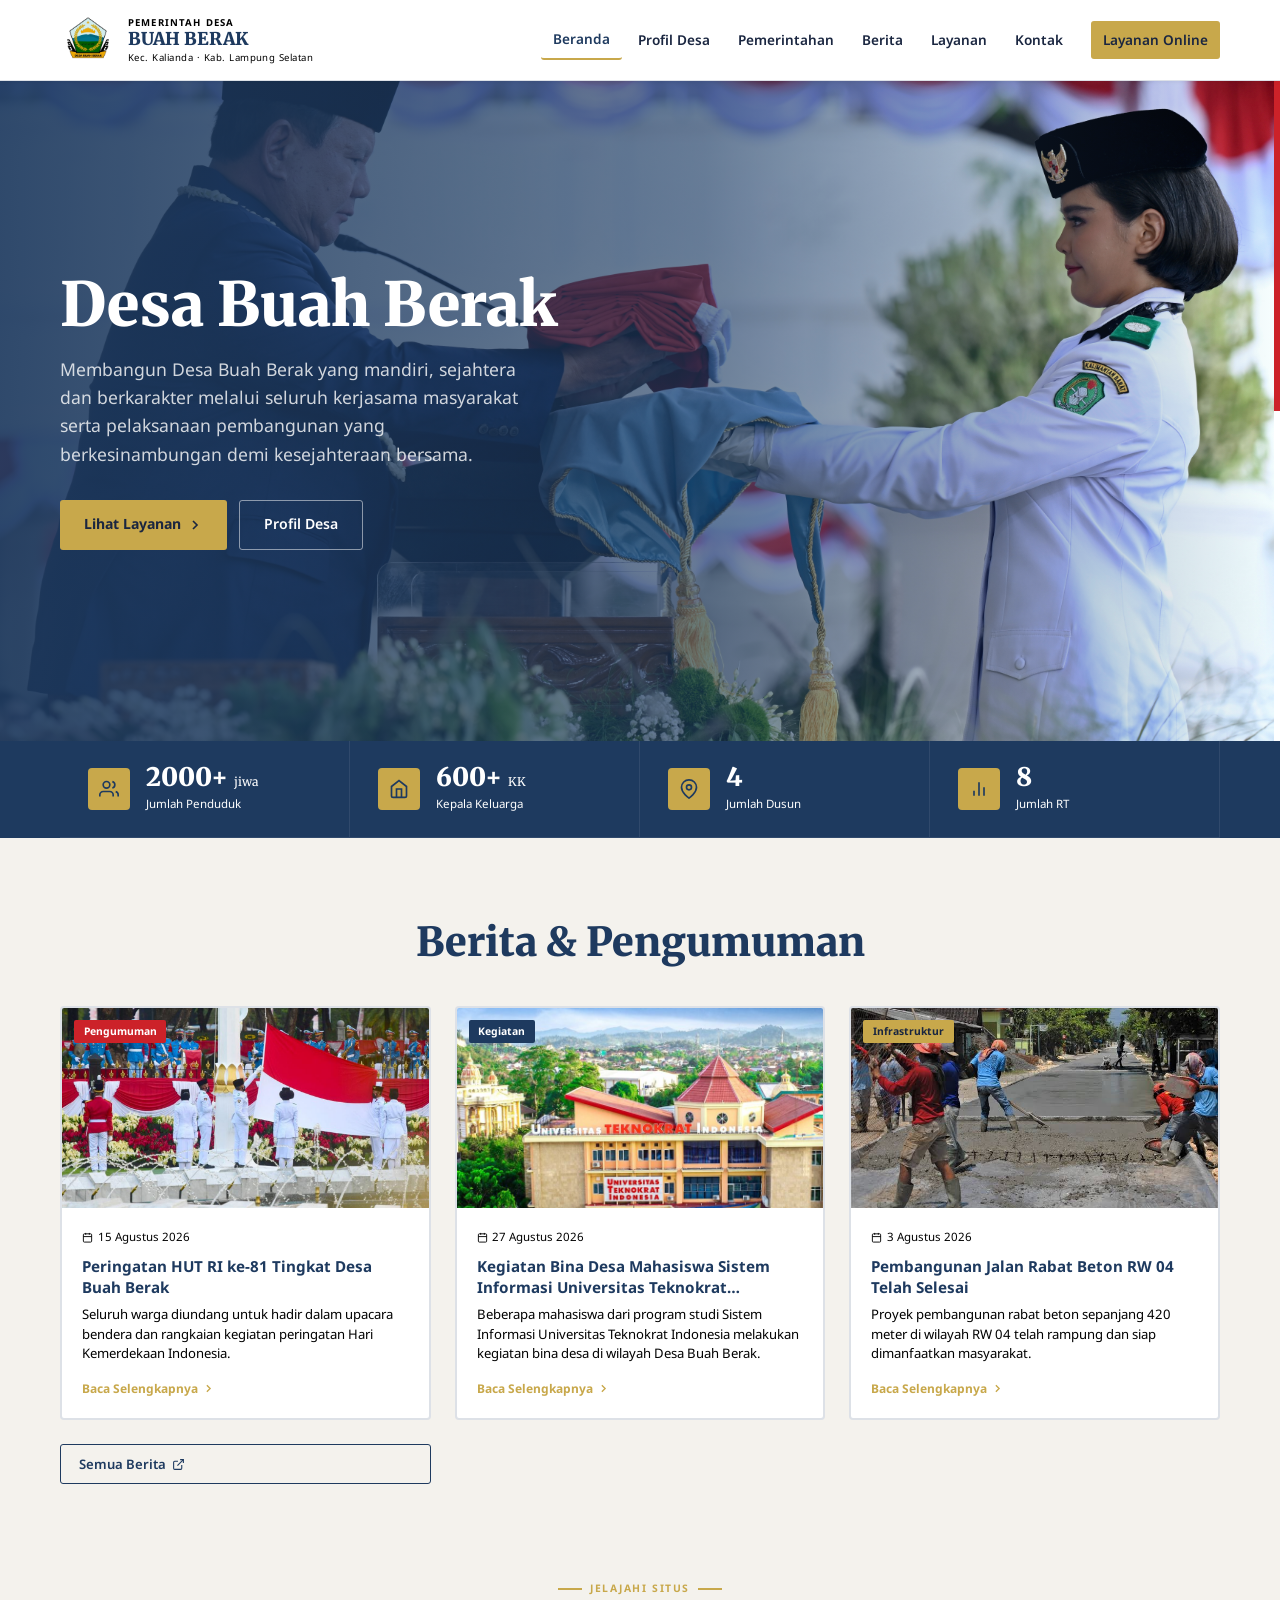
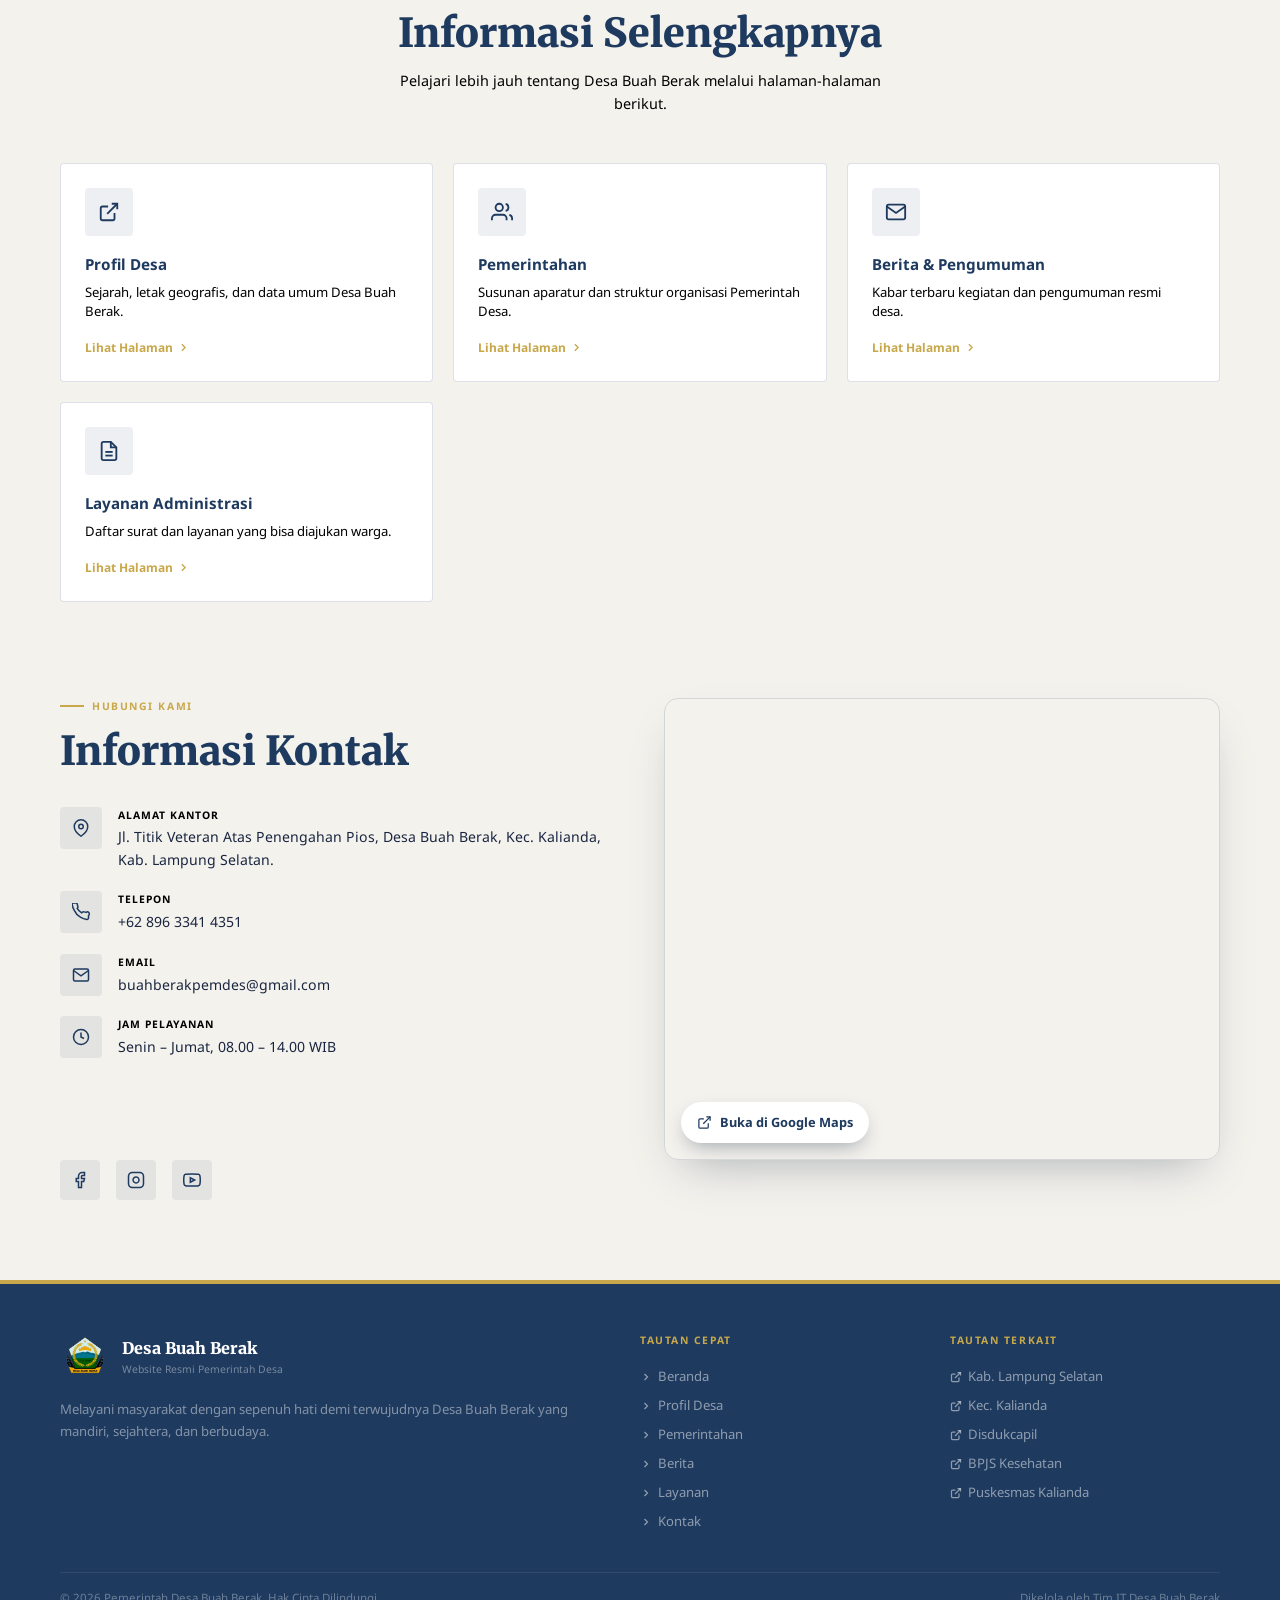
==== index.html @ abb337d1 "Initial commit" ====
<!DOCTYPE html>
<html lang="id">
<head>
  <meta charset="UTF-8" />
  <meta name="viewport" content="width=device-width, initial-scale=1.0" />
  <title>Website Desa Buah Berak</title>
  <link rel="preconnect" href="https://fonts.googleapis.com" />
  <link rel="preconnect" href="https://fonts.gstatic.com" crossorigin />
  <link href="https://fonts.googleapis.com/css2?family=Merriweather:wght@400;700;900&family=Noto+Sans:wght@400;500;600;700&display=swap" rel="stylesheet" />
  <link rel="stylesheet" href="css/style.css" />
</head>
<body>

  <!-- ═══ HEADER ═══ -->
  <header class="header">
    <div class="container inner">
      <div class="logo-area">
        <img src="img/LogoDesaBuahBerak.png" alt="Logo Desa Buah Berak" />
        <div class="logo-text">
          <div class="kecamatan">Pemerintah Desa</div>
          <div class="desa-name">BUAH BERAK</div>
          <div class="sub">Kec. Kalianda &middot; Kab. Lampung Selatan</div>
        </div>
      </div>

      <nav class="nav">
        <a href="index.html#beranda" class="active">Beranda</a>
        <a href="profil.html">Profil Desa</a>
        <a href="pemerintahan.html">Pemerintahan</a>
        <a href="berita.html">Berita</a>
        <a href="layanan.html">Layanan</a>
        <a href="index.html#kontak">Kontak</a>
        <a href="layanan.html" class="btn-layanan">Layanan Online</a>
      </nav>

      <button class="hamburger" id="hamburger" aria-label="Menu">
        <span></span><span></span><span></span>
      </button>
    </div>

    <nav class="mobile-nav" id="mobileNav">
      <a href="index.html#beranda" onclick="closeMobileNav()">Beranda</a>
      <a href="profil.html" onclick="closeMobileNav()">Profil Desa</a>
      <a href="pemerintahan.html" onclick="closeMobileNav()">Pemerintahan</a>
      <a href="berita.html" onclick="closeMobileNav()">Berita</a>
      <a href="layanan.html" onclick="closeMobileNav()">Layanan</a>
      <a href="index.html#kontak" onclick="closeMobileNav()">Kontak</a>
    </nav>
  </header>

<section class="hero" id="beranda">
    <img
      class="hero-img"
      src="img/profil.jpeg"
    />
    <div class="hero-overlay"></div>
    <div class="hero-stripe"><div class="red"></div><div class="white"></div></div>
    <div class="hero-content container">
      <div class="hero-inner">
        <h1>Desa Buah Berak</h1>
        <p>Membangun Desa Buah Berak yang mandiri, sejahtera dan berkarakter melalui seluruh kerjasama
           masyarakat serta pelaksanaan pembangunan yang berkesinambungan demi kesejahteraan bersama.</p>
        <div class="hero-btns">
          <a href="layanan.html" class="btn-primary">
            Lihat Layanan
            <svg viewBox="0 0 24 24" width="16" height="16" stroke="currentColor" fill="none" stroke-width="2.5"><polyline points="9 18 15 12 9 6"/></svg>
          </a>
          <a href="profil.html" class="btn-outline">Profil Desa</a>
        </div>
      </div>
    </div>
  </section>

<section class="stats">
    <div class="container">
      <div class="stats-grid">
        <!-- Penduduk -->
        <div class="stat-item">
          <div class="stat-icon">
            <svg viewBox="0 0 24 24"><path d="M17 21v-2a4 4 0 00-4-4H5a4 4 0 00-4 4v2"/><circle cx="9" cy="7" r="4"/><path d="M23 21v-2a4 4 0 00-3-3.87"/><path d="M16 3.13a4 4 0 010 7.75"/></svg>
          </div>
          <div>
            <div class="stat-val">2000+ <span class="stat-unit">jiwa</span></div>
            <div class="stat-label">Jumlah Penduduk</div>
          </div>
        </div>
        <!-- KK -->
        <div class="stat-item">
          <div class="stat-icon">
            <svg viewBox="0 0 24 24"><path d="M3 9l9-7 9 7v11a2 2 0 01-2 2H5a2 2 0 01-2-2z"/><polyline points="9 22 9 12 15 12 15 22"/></svg>
          </div>
          <div>
            <div class="stat-val">600+ <span class="stat-unit">KK</span></div>
            <div class="stat-label">Kepala Keluarga</div>
          </div>
        </div>
        <!-- Luas -->
        <div class="stat-item">
          <div class="stat-icon">
            <svg viewBox="0 0 24 24"><path d="M21 10c0 7-9 13-9 13S3 17 3 10a9 9 0 0118 0z"/><circle cx="12" cy="10" r="3"/></svg>
          </div>
          <div>
            <div class="stat-val">4</div>
            <div class="stat-label">Jumlah Dusun</div>
          </div>
        </div>
        <!-- RT/RW -->
        <div class="stat-item">
          <div class="stat-icon">
            <svg viewBox="0 0 24 24"><line x1="18" y1="20" x2="18" y2="10"/><line x1="12" y1="20" x2="12" y2="4"/><line x1="6" y1="20" x2="6" y2="14"/></svg>
          </div>
          <div>
            <div class="stat-val">8</div>
            <div class="stat-label">Jumlah RT</div>
          </div>
        </div>
      </div>
    </div>
  </section>

  <!-- ═══ BERITA TERBARU ═══ -->
<section class="berita-home" id="berita">
    <div class="container">
      <div class="berita-header" style="justify-content: center;">
        <div>
          <h2 class="section-title">Berita &amp; Pengumuman</h2>
        </div>
      </div>
      <div class="berita-grid">

        <article class="berita-card">
          <div class="berita-thumb">
            <img src="img/hut-ri.jpeg" alt="HUT RI ke-81" />
            <span class="berita-badge badge-pengumuman">Pengumuman</span>
          </div>
          <div class="berita-body">
            <div class="berita-date">
              <svg viewBox="0 0 24 24"><rect x="3" y="4" width="18" height="18" rx="2"/><line x1="16" y1="2" x2="16" y2="6"/><line x1="8" y1="2" x2="8" y2="6"/><line x1="3" y1="10" x2="21" y2="10"/></svg>
              15 Agustus 2026
            </div>
            <h3>Peringatan HUT RI ke-81 Tingkat Desa Buah Berak</h3>
            <p>Seluruh warga diundang untuk hadir dalam upacara bendera dan rangkaian kegiatan peringatan Hari Kemerdekaan Indonesia.</p>
            <div class="berita-more">Baca Selengkapnya <svg viewBox="0 0 24 24"><polyline points="9 18 15 12 9 6"/></svg></div>
          </div>
        </article>

        <article class="berita-card">
          <div class="berita-thumb">
            <img src="img/tekno.jpg" alt="Musyawarah Desa" />
            <span class="berita-badge badge-kegiatan">Kegiatan</span>
          </div>
          <div class="berita-body">
            <div class="berita-date">
              <svg viewBox="0 0 24 24"><rect x="3" y="4" width="18" height="18" rx="2"/><line x1="16" y1="2" x2="16" y2="6"/><line x1="8" y1="2" x2="8" y2="6"/><line x1="3" y1="10" x2="21" y2="10"/></svg>
              27 Agustus 2026
            </div>
            <h3>Kegiatan Bina Desa Mahasiswa Sistem Informasi Universitas Teknokrat Indonesia</h3>
            <p>Beberapa mahasiswa dari program studi Sistem Informasi Universitas Teknokrat Indonesia melakukan kegiatan bina desa di wilayah Desa Buah Berak.</p>
            <div class="berita-more">Baca Selengkapnya <svg viewBox="0 0 24 24"><polyline points="9 18 15 12 9 6"/></svg></div>
          </div>
        </article>

        <article class="berita-card">
          <div class="berita-thumb">
            <img src="img/jalan.jpeg" alt="Pembangunan Jalan" />
            <span class="berita-badge badge-infrastruktur">Infrastruktur</span>
          </div>
          <div class="berita-body">
            <div class="berita-date">
              <svg viewBox="0 0 24 24"><rect x="3" y="4" width="18" height="18" rx="2"/><line x1="16" y1="2" x2="16" y2="6"/><line x1="8" y1="2" x2="8" y2="6"/><line x1="3" y1="10" x2="21" y2="10"/></svg>
              3 Agustus 2026
            </div>
            <h3>Pembangunan Jalan Rabat Beton RW 04 Telah Selesai</h3>
            <p>Proyek pembangunan rabat beton sepanjang 420 meter di wilayah RW 04 telah rampung dan siap dimanfaatkan masyarakat.</p>
            <div class="berita-more">Baca Selengkapnya <svg viewBox="0 0 24 24"><polyline points="9 18 15 12 9 6"/></svg></div>
          </div>
        </article>
        <a href="berita.html" class="btn-semua">
          Semua Berita
          <svg viewBox="0 0 24 24"><path d="M18 13v6a2 2 0 01-2 2H5a2 2 0 01-2-2V8a2 2 0 012-2h6"/><polyline points="15 3 21 3 21 9"/><line x1="10" y1="14" x2="21" y2="3"/></svg>
        </a>
      </div>
    </div>
  </section>

  <!-- ═══ SEKILAS INFORMASI ═══ -->
  <section class="layanan" style="background:var(--bg);padding:1rem 0 1rem;">
    <div class="container">
      <div class="section-header">
        <div class="section-label" style="justify-content:center;">Jelajahi Situs</div>
        <h2 class="section-title">Informasi Selengkapnya</h2>
        <p>Pelajari lebih jauh tentang Desa Buah Berak melalui halaman-halaman berikut.</p>
      </div>
      <div class="layanan-grid">
        <a href="profil.html" class="layanan-card" style="display:block;">
          <div class="layanan-icon"><svg viewBox="0 0 24 24"><path d="M18 13v6a2 2 0 01-2 2H5a2 2 0 01-2-2V8a2 2 0 012-2h6"/><polyline points="15 3 21 3 21 9"/><line x1="10" y1="14" x2="21" y2="3"/></svg></div>
          <h3>Profil Desa</h3>
          <p>Sejarah, letak geografis, dan data umum Desa Buah Berak.</p>
          <div class="layanan-more">Lihat Halaman <svg viewBox="0 0 24 24"><polyline points="9 18 15 12 9 6"/></svg></div>
        </a>
        <a href="pemerintahan.html" class="layanan-card" style="display:block;">
          <div class="layanan-icon"><svg viewBox="0 0 24 24"><path d="M17 21v-2a4 4 0 00-4-4H5a4 4 0 00-4 4v2"/><circle cx="9" cy="7" r="4"/><path d="M23 21v-2a4 4 0 00-3-3.87"/><path d="M16 3.13a4 4 0 010 7.75"/></svg></div>
          <h3>Pemerintahan</h3>
          <p>Susunan aparatur dan struktur organisasi Pemerintah Desa.</p>
          <div class="layanan-more">Lihat Halaman <svg viewBox="0 0 24 24"><polyline points="9 18 15 12 9 6"/></svg></div>
        </a>
        <a href="berita.html" class="layanan-card" style="display:block;">
          <div class="layanan-icon"><svg viewBox="0 0 24 24"><path d="M4 4h16c1.1 0 2 .9 2 2v12c0 1.1-.9 2-2 2H4c-1.1 0-2-.9-2-2V6c0-1.1.9-2 2-2z"/><polyline points="22,6 12,13 2,6"/></svg></div>
          <h3>Berita &amp; Pengumuman</h3>
          <p>Kabar terbaru kegiatan dan pengumuman resmi desa.</p>
          <div class="layanan-more">Lihat Halaman <svg viewBox="0 0 24 24"><polyline points="9 18 15 12 9 6"/></svg></div>
        </a>
        <a href="layanan.html" class="layanan-card" style="display:block;">
          <div class="layanan-icon"><svg viewBox="0 0 24 24"><path d="M14 2H6a2 2 0 00-2 2v16a2 2 0 002 2h12a2 2 0 002-2V8z"/><polyline points="14 2 14 8 20 8"/><line x1="16" y1="13" x2="8" y2="13"/><line x1="16" y1="17" x2="8" y2="17"/></svg></div>
          <h3>Layanan Administrasi</h3>
          <p>Daftar surat dan layanan yang bisa diajukan warga.</p>
          <div class="layanan-more">Lihat Halaman <svg viewBox="0 0 24 24"><polyline points="9 18 15 12 9 6"/></svg></div>
        </a>
      </div>
    </div>
  </section>

<section class="kontak" id="kontak">
    <div class="container">
      <div class="kontak-grid">
        
        <!-- Info -->
        <div>
          <div class="section-label left"><span class="bar"></span> Hubungi Kami</div>
          <h2 class="section-title">Informasi Kontak</h2>
          <div class="kontak-info-items">
            <div class="kontak-item">
              <div class="kontak-icon"><svg viewBox="0 0 24 24"><path d="M21 10c0 7-9 13-9 13S3 17 3 10a9 9 0 0118 0z"/><circle cx="12" cy="10" r="3"/></svg></div>
              <div>
                <div class="kontak-label">Alamat Kantor</div>
                <div class="kontak-val">Jl. Titik Veteran Atas Penengahan Pios, Desa Buah Berak, Kec. Kalianda, Kab. Lampung Selatan.</div>
              </div>
            </div>
            <div class="kontak-item">
              <div class="kontak-icon"><svg viewBox="0 0 24 24"><path d="M22 16.92v3a2 2 0 01-2.18 2 19.79 19.79 0 01-8.63-3.07A19.5 19.5 0 013.07 9.8 19.79 19.79 0 01.15 1.18 2 2 0 012.11 0h3a2 2 0 012 1.72c.127.96.361 1.903.7 2.81a2 2 0 01-.45 2.11L6.91 7.09a16 16 0 006 6l.86-.86a2 2 0 012.11-.45c.907.339 1.85.573 2.81.7A2 2 0 0122 16.92z"/></svg></div>
              <div>
                <div class="kontak-label">Telepon</div>
                <div class="kontak-val">+62 896 3341 4351</div>
              </div>
            </div>
            <div class="kontak-item">
              <div class="kontak-icon"><svg viewBox="0 0 24 24"><path d="M4 4h16c1.1 0 2 .9 2 2v12c0 1.1-.9 2-2 2H4c-1.1 0-2-.9-2-2V6c0-1.1.9-2 2-2z"/><polyline points="22,6 12,13 2,6"/></svg></div>
              <div>
                <div class="kontak-label">Email</div>
                <div class="kontak-val">buahberakpemdes@gmail.com</div>
              </div>
            </div>
              
          <div class="kontak-item">
              <div class="kontak-icon"><svg viewBox="0 0 24 24"><circle cx="12" cy="12" r="10"/><polyline points="12 6 12 12 16 14"/></svg></div>
              <div>
                <div class="kontak-label">Jam Pelayanan</div>
                <div class="kontak-val">Senin – Jumat, 08.00 – 14.00 WIB</div>
              </div>
            </div>
          </div>
          <div class="sosmed">
          </div>
        </div>

        <!-- Peta Lokasi -->
        <div class="map-card">
          <iframe title="Peta Lokasi Desa Buah Berak" loading="lazy" src="https://www.google.com/maps?q=Buah%20Berak%2C%20Kalianda%2C%20Lampung%20Selatan&output=embed"></iframe>
          <a href="https://www.google.com/maps?q=Buah+Berak,+Kalianda,+Lampung+Selatan" target="_blank" rel="noopener" class="map-badge">
            <svg viewBox="0 0 24 24"><path d="M18 13v6a2 2 0 01-2 2H5a2 2 0 01-2-2V8a2 2 0 012-2h6"/><polyline points="15 3 21 3 21 9"/><line x1="10" y1="14" x2="21" y2="3"/></svg>
            Buka di Google Maps
          </a>
        </div>
      </div>
        <div class="sosmed">
            <a href="#" class="sosmed-btn" aria-label="Facebook">
              <svg viewBox="0 0 24 24"><path d="M18 2h-3a5 5 0 00-5 5v3H7v4h3v8h4v-8h3l1-4h-4V7a1 1 0 011-1h3z"/></svg>
            </a>
            <a href="#" class="sosmed-btn" aria-label="Instagram">
              <svg viewBox="0 0 24 24"><rect x="2" y="2" width="20" height="20" rx="5"/><path d="M16 11.37A4 4 0 1112.63 8 4 4 0 0116 11.37z"/><line x1="17.5" y1="6.5" x2="17.51" y2="6.5"/></svg>
            </a>
            <a href="#" class="sosmed-btn" aria-label="YouTube">
              <svg viewBox="0 0 24 24"><path d="M22.54 6.42a2.78 2.78 0 00-1.95-1.96C18.88 4 12 4 12 4s-6.88 0-8.59.46A2.78 2.78 0 001.46 6.42 29 29 0 001 12a29 29 0 00.46 5.58 2.78 2.78 0 001.95 1.96C5.12 20 12 20 12 20s6.88 0 8.59-.46a2.78 2.78 0 001.95-1.96A29 29 0 0023 12a29 29 0 00-.46-5.58z"/><polygon points="9.75 15.02 15.5 12 9.75 8.98 9.75 15.02"/></svg>
            </a>
          </div>
        </div>
  </section>

<!-- ═══ FOOTER ═══ -->
  <footer class="footer">
    <div class="container">
      <div class="footer-grid">
        <!-- Brand -->
        <div>
          <div class="footer-brand">
            <img src="img/LogoDesaBuahBerak.png" alt="Logo Desa Buah Berak" />
            <div>
              <div class="footer-brand-name">Desa Buah Berak</div>
              <div class="footer-brand-sub">Website Resmi Pemerintah Desa</div>
            </div>
          </div>
          <p class="footer-desc">Melayani masyarakat dengan sepenuh hati demi terwujudnya Desa Buah Berak yang mandiri, sejahtera, dan berbudaya.</p>
        </div>
        <!-- Tautan cepat -->
        <div>
          <div class="footer-heading">Tautan Cepat</div>
          <ul class="footer-links">
            <li><a href="index.html#beranda"><svg viewBox="0 0 24 24"><polyline points="9 18 15 12 9 6"/></svg> Beranda</a></li>
            <li><a href="profil.html"><svg viewBox="0 0 24 24"><polyline points="9 18 15 12 9 6"/></svg> Profil Desa</a></li>
            <li><a href="pemerintahan.html"><svg viewBox="0 0 24 24"><polyline points="9 18 15 12 9 6"/></svg> Pemerintahan</a></li>
            <li><a href="berita.html"><svg viewBox="0 0 24 24"><polyline points="9 18 15 12 9 6"/></svg> Berita</a></li>
            <li><a href="layanan.html"><svg viewBox="0 0 24 24"><polyline points="9 18 15 12 9 6"/></svg> Layanan</a></li>
            <li><a href="index.html#kontak"><svg viewBox="0 0 24 24"><polyline points="9 18 15 12 9 6"/></svg> Kontak</a></li>
          </ul>
        </div>
        <!-- Tautan terkait -->
        <div>
          <div class="footer-heading">Tautan Terkait</div>
          <ul class="footer-links">
            <li><a href="#"><svg viewBox="0 0 24 24"><path d="M18 13v6a2 2 0 01-2 2H5a2 2 0 01-2-2V8a2 2 0 012-2h6"/><polyline points="15 3 21 3 21 9"/><line x1="10" y1="14" x2="21" y2="3"/></svg> Kab. Lampung Selatan</a></li>
            <li><a href="#"><svg viewBox="0 0 24 24"><path d="M18 13v6a2 2 0 01-2 2H5a2 2 0 01-2-2V8a2 2 0 012-2h6"/><polyline points="15 3 21 3 21 9"/><line x1="10" y1="14" x2="21" y2="3"/></svg> Kec. Kalianda</a></li>
            <li><a href="#"><svg viewBox="0 0 24 24"><path d="M18 13v6a2 2 0 01-2 2H5a2 2 0 01-2-2V8a2 2 0 012-2h6"/><polyline points="15 3 21 3 21 9"/><line x1="10" y1="14" x2="21" y2="3"/></svg> Disdukcapil</a></li>
            <li><a href="#"><svg viewBox="0 0 24 24"><path d="M18 13v6a2 2 0 01-2 2H5a2 2 0 01-2-2V8a2 2 0 012-2h6"/><polyline points="15 3 21 3 21 9"/><line x1="10" y1="14" x2="21" y2="3"/></svg> BPJS Kesehatan</a></li>
            <li><a href="#"><svg viewBox="0 0 24 24"><path d="M18 13v6a2 2 0 01-2 2H5a2 2 0 01-2-2V8a2 2 0 012-2h6"/><polyline points="15 3 21 3 21 9"/><line x1="10" y1="14" x2="21" y2="3"/></svg> Puskesmas Kalianda</a></li>
          </ul>
        </div>
      </div>

      <div class="footer-bottom">
        <span>© 2026 Pemerintah Desa Buah Berak. Hak Cipta Dilindungi.</span>
        <span>Dikelola oleh Tim IT Desa Buah Berak</span>
      </div>
    </div>
  </footer>

  <script src="js/script.js"></script>

</body>
</html>
---- css/style.css ----
/* ─── Reset & Base ─── */
    *, *::before, *::after { box-sizing: border-box; margin: 0; padding: 0; }

    :root {
      --navy:   #1e3a5f;
      --navy-dark: #132740;
      --gold:   #c8a84b;
      --red:    #cc2229;
      --bg:     #f4f2ed;
      --card:   #ffffff;
      --muted:  #e8e4da;
      --text:   #1a2640;
      --text-soft: #000000;
      --border: rgba(30,58,95,.15);
      --radius: 4px;
      --serif: 'Merriweather', Georgia, serif;
      --sans:  'Noto Sans', system-ui, sans-serif;
    }

  html { scroll-behavior: smooth; overflow-x: hidden; }

body {
  font-family: var(--sans);
  background: var(--bg);
  color: var(--text);
  font-size: 16px;
  line-height: 1.6;
  overflow-x: hidden;
}

/* ─── Transisi Halaman (fade + naik sedikit saat masuk/keluar halaman) ─── */
body {
  opacity: 0;
  transform: translateY(10px);
  transition: opacity .35s ease, transform .35s ease;
}
body.page-loaded { opacity: 1; transform: translateY(0); }
body.page-leaving { opacity: 0; transform: translateY(-8px); }

/* ─── Reveal saat scroll (muncul halus dari bawah) ─── */
.reveal {
  opacity: 0;
  transform: translateY(28px);
  transition: opacity .7s cubic-bezier(.2,.65,.3,1), transform .7s cubic-bezier(.2,.65,.3,1);
}
.reveal.in-view { opacity: 1; transform: translateY(0); }

/* Efek muncul bergiliran (stagger) untuk kartu dalam satu grid */
.reveal-stagger > * {
  opacity: 0; transform: translateY(28px);
  transition: opacity .6s cubic-bezier(.2,.65,.3,1), transform .6s cubic-bezier(.2,.65,.3,1);
}
.reveal-stagger.in-view > *:nth-child(1) { transition-delay: .05s; }
.reveal-stagger.in-view > *:nth-child(2) { transition-delay: .15s; }
.reveal-stagger.in-view > *:nth-child(3) { transition-delay: .25s; }
.reveal-stagger.in-view > *:nth-child(4) { transition-delay: .35s; }
.reveal-stagger.in-view > *:nth-child(5) { transition-delay: .45s; }
.reveal-stagger.in-view > *:nth-child(6) { transition-delay: .55s; }
.reveal-stagger.in-view > * { opacity: 1; transform: translateY(0); }

@media (prefers-reduced-motion: reduce) {
  body, .reveal, .reveal-stagger > * {
    transition: none !important; animation: none !important;
    opacity: 1 !important; transform: none !important;
  }
}

    a { color: inherit; text-decoration: none; }
    img { display: block; max-width: 100%; }
    ul { list-style: none; }

    /* ─── Utility ─── */
    .container { max-width: 1200px; margin: 0 auto; padding: 0 1.25rem; }
    .section-label {
      display: flex; align-items: center; gap: .5rem;
      font-size: .65rem; font-weight: 700; letter-spacing: .15em;
      text-transform: uppercase; color: var(--gold); margin-bottom: .75rem;
    }
    .section-label::before,
    .section-label::after { content: ''; height: 2px; width: 1.5rem; background: var(--gold); }
    .section-label.left::after { display: none; }
    .section-label.left::before { display: none; }
    .section-label.left { justify-content: flex-start; }
    .section-label.left .bar { height: 2px; width: 1.5rem; background: var(--gold); }

    h2.section-title {
      font-family: var(--serif);
      font-size: clamp(1.75rem, 4vw, 2.5rem);
      font-weight: 900;
      color: var(--navy);
      line-height: 1.2;
    }

    /* ─── Topbar ─── */
    .topbar {
      background: var(--navy);
      color: rgba(255,255,255,.75);
      font-size: .72rem;
      padding: .4rem 0;
      display: none;
    }
    @media (min-width: 768px) { .topbar { display: block; } }
    .topbar .inner {
      display: flex; justify-content: space-between; align-items: center;
    }
    .topbar-group { display: flex; gap: 1.5rem; align-items: center; }
    .topbar-item { display: flex; align-items: center; gap: .35rem; }
    .topbar-item svg { width: 11px; height: 11px; }

    /* ─── Header ─── */
    .header {
      background: #fff;
      border-bottom: 1px solid var(--border);
      box-shadow: 0 1px 4px rgba(0,0,0,.06);
      position: sticky; top: 0; z-index: 100;
    }
    .header .inner {
      display: flex; align-items: center; justify-content: space-between;
      padding: .75rem 1.25rem;
    }
    .logo-area { display: flex; align-items: center; gap: .75rem; }
    .logo-area img { width: 56px; height: 56px; object-fit: contain; }
    .logo-text .kecamatan {
      font-size: .6rem; font-weight: 700; letter-spacing: .12em;
      text-transform: uppercase; color: var(--text-soft);
    }
    .logo-text .desa-name {
      font-family: var(--serif);
      font-size: 1.1rem; font-weight: 900; color: var(--navy);
      line-height: 1.1;
    }
    .logo-text .sub {
      font-size: .6rem; color: var(--text-soft); letter-spacing: .05em;
    }

    /* Nav */
    .nav { display: none; align-items: center; gap: .25rem; }
    @media (min-width: 1024px) { .nav { display: flex; } }
    .nav a {
      padding: .5rem .75rem; font-size: .85rem; font-weight: 600;
      border-radius: 3px; transition: color .2s, background .2s;
    }
    .nav a:hover { color: var(--navy); background: var(--muted); }
    .nav a.active { color: var(--navy); border-bottom: 2px solid var(--gold); }
    .btn-layanan {
      margin-left: .75rem; padding: .5rem 1rem;
      background: var(--gold); color: var(--text);
      font-size: .82rem; font-weight: 700; border-radius: 3px;
      transition: opacity .2s;
    }
    .btn-layanan:hover { opacity: .88; }

    .hamburger {
      display: flex; flex-direction: column; justify-content: center;
      gap: 5px; width: 36px; height: 36px; cursor: pointer;
      background: none; border: none; padding: 4px;
    }
    .hamburger span {
      display: block; height: 2px; background: var(--navy);
      border-radius: 2px; transition: all .25s;
    }
    .hamburger.open span:nth-child(1) { transform: translateY(7px) rotate(45deg); }
    .hamburger.open span:nth-child(2) { opacity: 0; }
    .hamburger.open span:nth-child(3) { transform: translateY(-7px) rotate(-45deg); }
    @media (min-width: 1024px) { .hamburger { display: none; } }

    /* Mobile nav */
    .mobile-nav {
      display: none; flex-direction: column; background: #fff;
      border-top: 1px solid var(--border); padding: .5rem 1.25rem 1rem;
    }
    .mobile-nav.open { display: flex; }
    .mobile-nav a {
      padding: .65rem .75rem; font-size: .9rem; font-weight: 600;
      border-radius: 3px; transition: background .2s;
    }
    .mobile-nav a:hover { background: var(--muted); }

    /* ─── Hero ─── */
.hero { position: relative; min-height: 580px; overflow: hidden; padding: 2.5rem 0; display: flex; align-items: center; }
@media (min-width: 768px) { .hero { min-height: 660px; padding: 0; } }
    .hero-img {
      position: absolute; inset: 0;
      width: 100%; height: 100%; object-fit: cover;
    }
    .hero-overlay {
      position: absolute; inset: 0;
      background: linear-gradient(to right, rgba(30,58,95,.92) 0%, rgba(30,58,95,.65) 55%, transparent 100%);
    }
    .hero-stripe {
      position: absolute; top: 0; right: 0; width: 6px; height: 100%;
      display: flex; flex-direction: column;
    }
    .hero-stripe .red { flex: 1; background: var(--red); }
    .hero-stripe .white { flex: 1; background: #fff; }
    .hero-content { position: relative; width: 100%; }
    .hero-inner { max-width: 620px; }
    .hero-badge {
      display: flex; align-items: center; gap: .5rem;
      font-size: .65rem; font-weight: 700; letter-spacing: .15em;
      text-transform: uppercase; color: var(--gold); margin-bottom: 1rem;
    }
    .hero-badge::before { content: ''; height: 2px; width: 2rem; background: var(--gold); }
    .hero h1 {
      font-family: var(--serif);
      font-size: clamp(2.2rem, 6vw, 3.8rem);
      font-weight: 900; color: #fff;
      line-height: 1.1; margin-bottom: 1rem;
    }
    .hero p {
      color: rgba(255,255,255,.8);
      font-size: clamp(.9rem, 2vw, 1.1rem);
      max-width: 480px; margin-bottom: 2rem;
    }
    .hero-btns { display: flex; gap: .75rem; flex-wrap: wrap; }
    .btn-primary {
      display: inline-flex; align-items: center; gap: .4rem;
      padding: .8rem 1.5rem; background: var(--gold); color: var(--text);
      font-weight: 700; font-size: .88rem; border-radius: 3px;
      transition: opacity .2s;
    }
    .btn-primary:hover { opacity: .88; }
    .btn-outline {
      display: inline-flex; align-items: center; gap: .4rem;
      padding: .8rem 1.5rem; border: 1.5px solid rgba(255,255,255,.5);
      color: #fff; font-weight: 600; font-size: .88rem; border-radius: 3px;
      transition: background .2s;
    }
    .btn-outline:hover { background: rgba(255,255,255,.1); }

    /* ─── Stats ─── */
    .stats { background: var(--navy); }
    .stats-grid {
      display: grid; grid-template-columns: repeat(2, 1fr);
    }
    @media (min-width: 768px) { .stats-grid { grid-template-columns: repeat(4, 1fr); } }
    .stat-item {
      display: flex; align-items: center; gap: 1rem;
      padding: 1.5rem 1.75rem;
      border-right: 1px solid rgba(255,255,255,.08);
      border-bottom: 1px solid rgba(255,255,255,.08);
    }
    .stat-icon {
      width: 42px; height: 42px; border-radius: 4px;
      background: var(--gold);
      display: flex; align-items: center; justify-content: center;
      flex-shrink: 0;
    }
    .stat-icon svg { width: 20px; height: 20px; stroke: var(--navy); fill: none; stroke-width: 2; }
    .stat-val {
      font-family: var(--serif); font-size: 1.6rem; font-weight: 900;
      color: #fff; line-height: 1;
    }
    .stat-unit { font-size: .75rem; font-weight: 400; color: rgb(255, 255, 255); }
    .stat-label { font-size: .72rem; color: rgb(255, 255, 255); margin-top: .25rem; }

    /* ─── Profil ─── */
    .profil { padding: 2rem 0; background: var(--bg); }
    .profil-grid {
      display: grid; gap: 1rem; align-items: center;
    }
    .profil-text { text-align: center; }
    {
      .profil-grid { grid-template-columns: 1fr 1fr; }
    }
    .profil-meta {
      display: grid; grid-template-columns: 1fr 1fr; gap: 1rem;
      margin-top: 2rem;
    }
    .meta-card {
      background: var(--card); border: 2px solid var(--border);
      border-radius: var(--radius); padding: 1rem; 
    }
    .meta-card .label {
      font-size: .7rem; color: var(--text-soft); margin-bottom: .25rem;
    }
    .meta-card .value {
      font-family: var(--serif); font-weight: 700; color: var(--navy);
      font-size: .95rem;
    }
    .profil-img-wrap {
      position: relative;
    }
    .profil-img-wrap::before {
      content: ''; position: absolute;
      top: -12px; left: -12px; right: 12px; bottom: 12px;
      border: 2px solid var(--gold); border-radius: var(--radius);
      opacity: .3;
    }
    .profil-img-wrap img {
      position: relative; width: 100%; height: 380px;
      object-fit: cover; border-radius: var(--radius);
    }
    .profil-img-caption {
      position: absolute; bottom: 1rem; left: 1rem;
      background: rgba(30,58,95,.88); color: #fff;
      font-size: .72rem; font-weight: 600; padding: .35rem .75rem;
      border-radius: 3px;
    }

    /* ─── Layanan ─── */
    .layanan { padding: 5rem 0; background: var(--muted); }
    .section-header { text-align: center; margin-bottom: 3rem; }
    .section-header p {
      color: var(--text-soft); font-size: .9rem;
      max-width: 520px; margin: .75rem auto 0;
    }
    .layanan-grid {
      display: grid; gap: 1.25rem;
      grid-template-columns: repeat(auto-fill, minmax(280px, 1fr));
    }
    .layanan-card {
      background: var(--card); border: 1px solid var(--border);
      border-radius: var(--radius); padding: 1.5rem;
      cursor: pointer; transition: border-color .2s, box-shadow .2s;
    }
    .layanan-card:hover {
      border-color: var(--navy);
      box-shadow: 0 4px 16px rgba(30,58,95,.1);
    }
    .layanan-icon {
      width: 48px; height: 48px; border-radius: 4px;
      background: rgba(30,58,95,.08);
      display: flex; align-items: center; justify-content: center;
      margin-bottom: 1rem;
      transition: background .2s;
    }
    .layanan-card:hover .layanan-icon { background: var(--navy); }
    .layanan-icon svg {
      width: 22px; height: 22px; stroke: var(--navy); fill: none;
      stroke-width: 2; transition: stroke .2s;
    }
    .layanan-card:hover .layanan-icon svg { stroke: #fff; }
    .layanan-card h3 { font-size: .95rem; font-weight: 700; color: var(--navy); margin-bottom: .4rem; }
    .layanan-card p { font-size: .82rem; color: var(--text-soft); line-height: 1.5; }
    .layanan-more {
      display: flex; align-items: center; gap: .25rem;
      font-size: .75rem; font-weight: 700; color: var(--gold);
      margin-top: 1rem;
    }
    .layanan-more svg { width: 13px; height: 13px; stroke: var(--gold); fill: none; stroke-width: 2.5; }
    .layanan-info {
      margin-top: 2.5rem; text-align: center;
    }
    .layanan-info-box {
      display: inline-block;
      background: var(--card); border: 1px solid var(--border);
      border-radius: var(--radius); padding: .85rem 1.5rem;
      font-size: .82rem; color: var(--text-soft);
    }
    .layanan-info-box strong { color: var(--text); }

    /* ─── Berita ─── */
    .berita-home { padding: 5rem 0 5rem; background: var(--bg); }
    .berita-header {
      display: flex; align-items: flex-end; justify-content: space-between;
      margin-bottom: 2.5rem; gap: 1rem;
    }
    .berita { padding: 1rem 0 5rem; background: var(--bg); }
    .berita-header {
      display: flex; align-items: flex-end; justify-content: space-between;
      margin-bottom: 2.5rem; gap: 1rem;
    }
    .btn-semua {
      display: none; align-items: center; gap: .4rem;
      padding: .55rem 1.1rem; border: 1.5px solid var(--navy);
      color: var(--navy); font-size: .82rem; font-weight: 600;
      border-radius: 3px; transition: background .2s, color .2s;
      white-space: nowrap;
    }
    @media (min-width: 768px) { .btn-semua { display: inline-flex; } }
    .btn-semua:hover { background: var(--navy); color: #fff; }
    .btn-semua svg { width: 13px; height: 13px; stroke: currentColor; fill: none; stroke-width: 2; }
    .berita-grid {
      display: grid; gap: 1.5rem;
      grid-template-columns: repeat(auto-fill, minmax(300px, 1fr));
    }

    /* Tombol "Semua Berita" — lebar penuh, di bawah grid, rata tengah */
    .berita-cta { margin-top: 1rem; }
    .btn-semua-full {
      display: flex; align-items: center; justify-content: center; gap: .5rem;
      width: 100%; padding: 1rem; border: 1.5px solid var(--navy);
      border-radius: 6px; color: var(--navy); font-size: .95rem; font-weight: 700;
      transition: background .2s, color .2s;
    }
    .btn-semua-full:hover { background: var(--navy); color: #fff; }
    .btn-semua-full svg { width: 15px; height: 15px; stroke: currentColor; fill: none; stroke-width: 2; }
    .berita-grid {
      display: grid; gap: 1.5rem;
      grid-template-columns: repeat(auto-fill, minmax(300px, 1fr));
    }
    
    .berita-card {
      background: var(--card); border: 2px solid var(--border);
      border-radius: var(--radius); overflow: hidden;
      transition: box-shadow .2s;
    }
    .berita-card:hover { box-shadow: 0 6px 20px rgba(0,0,0,.08); }
    .berita-thumb {
      position: relative; height: 200px; overflow: hidden; background: var(--muted);
    }
    .berita-thumb img {
      width: 100%; height: 100%; object-fit: cover;
      transition: transform .5s;
    }
    .berita-card:hover .berita-thumb img { transform: scale(1.05); }
    .berita-badge {
      position: absolute; top: .75rem; left: .75rem;
      padding: .2rem .6rem; font-size: .65rem; font-weight: 700;
      border-radius: 2px;
    }
    .badge-pengumuman { background: var(--red); color: #fff; }
    .badge-kegiatan   { background: var(--navy); color: #fff; }
    .badge-infrastruktur { background: var(--gold); color: var(--text); }
    .berita-body { padding: 1.25rem; }
    .berita-date {
      display: flex; align-items: center; gap: .3rem;
      font-size: .72rem; color: var(--text-soft); margin-bottom: .6rem;
    }
    .berita-date svg { width: 11px; height: 11px; stroke: currentColor; fill: none; stroke-width: 2; }
    .berita-body h3 {
      font-size: .95rem; font-weight: 700; color: var(--navy);
      line-height: 1.35; margin-bottom: .5rem;
      display: -webkit-box; -webkit-line-clamp: 2; -webkit-box-orient: vertical; overflow: hidden;
    }
    .berita-body p {
      font-size: .82rem; color: var(--text-soft); line-height: 1.5;
      display: -webkit-box; -webkit-line-clamp: 3; -webkit-box-orient: vertical; overflow: hidden;
    }
    .berita-more {
      display: flex; align-items: center; gap: .25rem;
      font-size: .75rem; font-weight: 700; color: var(--gold); margin-top: .9rem;
    }
    .berita-more svg { width: 13px; height: 13px; stroke: var(--gold); fill: none; stroke-width: 2.5; }

    /* ─── Pemerintahan ─── */
    .pemerintahan { padding: 2rem 0; background: var(--white); }
    .pemerintahan .section-label { justify-content: center; }
    .pemerintahan h2.section-title { color: #000000; text-align: center; }
    .pemerintahan .sub {
      text-align: center; color: rgba(0, 0, 4, 0.55);
      font-size: .88rem; margin-top: .75rem; max-width: 480px; margin-inline: auto;
    }
    .official-lead {
      display: grid;
      justify-content: center;
      gap:3rem; margin-top: 3.5rem;
    }
    .officials-grid {
      display: grid; gap: 5rem; margin-top: 4rem;
      grid-template-columns: repeat(2, 1fr);
    }
    @media (min-width: 768px) { .officials-grid { grid-template-columns: repeat(4, 1fr); } }
    .official-card { text-align: center; }
    .official-photo {
      width: 200px; height: 200px; border-radius: 50%;
      overflow: hidden; margin: 0 auto 1rem;
      border: 3px solid var(--gold); background: var(--muted);
    }
    .official-photo img {
      width: 100%; height: 130%; object-fit: cover;
      transition: transform .3s;
    }
    .official-card:hover .official-photo img { transform: scale(1.06); }
    .official-name { font-weight: 700; color: #000000; font-size: .9rem; line-height: 1.3; }
    .official-role { color: var(--gold); font-size: .78rem; font-weight: 600; margin-top: .25rem; }

    /* ─── Kontak ─── */
    .kontak { padding: 5rem 0; background: var(--bg); }
    .kontak-grid {
      display: grid; gap: 3rem; align-items: start;
    }
    @media (min-width: 900px) { .kontak-grid { grid-template-columns: 1fr 1fr; } }
    .kontak-info-items { display: flex; flex-direction: column; gap: 1.25rem; margin-top: 2rem; }
    .kontak-item { display: flex; gap: 1rem; }
    .kontak-icon {
      width: 42px; height: 42px; border-radius: 4px;
      background: rgba(30,58,95,.08);
      display: flex; align-items: center; justify-content: center; flex-shrink: 0;
    }
    .kontak-icon svg { width: 18px; height: 18px; stroke: var(--navy); fill: none; stroke-width: 2; }
    .kontak-label {
      font-size: .65rem; font-weight: 700; letter-spacing: .1em;
      text-transform: uppercase; color: var(--text-soft); margin-bottom: .2rem;
    }
    .kontak-val { font-size: .88rem; color: var(--text); }
    .sosmed { display: flex; gap: 1rem; justify-content: flex-start; }
    .sosmed-btn {
      width: 40px; height: 40px; border-radius: 4px;
      background: rgba(30,58,95,.08);
      display: flex; align-items: center; justify-content: center;
      transition: background .2s, color .2s;
    }
    .sosmed-btn:hover { background: var(--navy); }
    .sosmed-btn:hover svg { stroke: #fff; }
    .sosmed-btn svg { width: 18px; height: 18px; stroke: var(--navy); fill: none; stroke-width: 2; }

    /* Form */
    .form-card {
      background: var(--card); border: 1px solid var(--border);
      border-radius: var(--radius); padding: 2rem;
    }
    .form-card h3 {
      font-family: var(--serif); font-size: 1.3rem; font-weight: 700;
      color: var(--navy); margin-bottom: 1.5rem;
    }
    .form-row { display: grid; gap: 1rem; margin-bottom: 1rem; }
    @media (min-width: 480px) { .form-row { grid-template-columns: 1fr 1fr; } }
    .form-group { display: flex; flex-direction: column; gap: .35rem; margin-bottom: 1rem; }
    .form-group label {
      font-size: .68rem; font-weight: 700; letter-spacing: .1em;
      text-transform: uppercase; color: var(--text-soft);
    }
    .form-group input,
    .form-group textarea {
      padding: .65rem .85rem;
      background: var(--muted); border: 1px solid var(--border);
      border-radius: 3px; font-family: var(--sans); font-size: .88rem;
      color: var(--text); outline: none; transition: border-color .2s, box-shadow .2s;
    }
    .form-group input:focus,
    .form-group textarea:focus {
      border-color: var(--navy);
      box-shadow: 0 0 0 3px rgba(30,58,95,.12);
    }
    .form-group textarea { resize: none; }
    .btn-submit {
      width: 100%; padding: .85rem;
      background: var(--navy); color: #fff;
      font-size: .9rem; font-weight: 700; font-family: var(--sans);
      border: none; border-radius: 3px; cursor: pointer;
      transition: background .2s;
    }
    .btn-submit:hover { background: var(--navy-dark); }

    /* ─── Footer ─── */
    .footer {
      background: var(--navy);
      border-top: 4px solid var(--gold);
      padding: 3rem 0 0;
    }
    .footer-grid {
      display: grid; gap: 2.5rem;
      grid-template-columns: 1fr;
    }
    @media (min-width: 768px) {
      .footer-grid { grid-template-columns: 2fr 1fr 1fr; }
    }
    .footer-brand { display: flex; align-items: center; gap: .75rem; margin-bottom: 1rem; }
    .footer-brand img { width: 50px; height: 50px; object-fit: contain; }
    .footer-brand-name {
      font-family: var(--serif); font-size: 1rem; font-weight: 900; color: #fff;
    }
    .footer-brand-sub { font-size: .65rem; color: rgba(255,255,255,.4); }
    .footer-desc { font-size: .82rem; color: rgba(255,255,255,.45); line-height: 1.7; }
    .footer-heading {
      font-size: .65rem; font-weight: 700; letter-spacing: .15em;
      text-transform: uppercase; color: var(--gold); margin-bottom: 1.1rem;
    }
    .footer-links { display: flex; flex-direction: column; gap: .5rem; }
    .footer-links a {
      display: flex; align-items: center; gap: .4rem;
      font-size: .82rem; color: rgba(255,255,255,.5); transition: color .2s;
    }
    .footer-links a:hover { color: var(--gold); }
    .footer-links svg { width: 12px; height: 12px; stroke: currentColor; fill: none; stroke-width: 2.5; }
    .footer-bottom {
      margin-top: 2.5rem; padding: 1rem 0;
      border-top: 1px solid rgba(255,255,255,.08);
      display: flex; flex-direction: column; gap: .4rem; align-items: center;
      font-size: .72rem; color: rgba(255,255,255,.35); text-align: center;
    }
    @media (min-width: 768px) {
      .footer-bottom { flex-direction: row; justify-content: space-between; }
    }

    /* ─── Scroll hide ─── */
    ::-webkit-scrollbar { width: 6px; }
    ::-webkit-scrollbar-track { background: transparent; }
    ::-webkit-scrollbar-thumb { background: rgba(30,58,95,.25); border-radius: 3px; }

    /* ─── Page Banner (halaman dalam / inner pages) ─── */
    .page-banner {
      background: var(--navy);
      border-bottom: 4px solid var(--gold);
      padding: 2.75rem 0 2.25rem;
    }
    .page-banner .section-label.left { color: var(--gold); }
    .page-banner .section-label.left .bar { background: var(--gold); }
    .page-banner h1 {
      font-family: var(--serif);
      font-size: clamp(1.7rem, 4vw, 2.4rem);
      font-weight: 900;
      color: #fff;
      line-height: 1.2;
    }
    .breadcrumb {
      font-size: .8rem;
      color: rgba(255,255,255,.55);
      margin-top: .6rem;
    }
    .breadcrumb a { color: var(--gold); font-weight: 600; }
    .breadcrumb a:hover { text-decoration: underline; }

/* Peta Lokasi — kartu besar, modern, sejajar dengan info kontak */
.map-card {
  position: relative;
  border-radius: 14px;
  overflow: hidden;
  border: 1px solid var(--border);
  box-shadow: 0 20px 45px -20px rgba(19,39,64,.35);
  min-height: 360px;
  height: 100%;
}
.map-card iframe {
  width: 100%; height: 100%; min-height: 360px;
  border: 0; display: block;
  filter: saturate(1.05) contrast(1.02);
}
@media (min-width: 900px) { .map-card, .map-card iframe { min-height: 460px; } }
.map-badge {
  position: absolute; left: 1rem; bottom: 1rem;
  display: inline-flex; align-items: center; gap: .5rem;
  background: #fff; color: var(--navy);
  font-size: .8rem; font-weight: 700;
  padding: .65rem 1rem; border-radius: 999px;
  box-shadow: 0 8px 20px -6px rgba(19,39,64,.4);
  transition: background .2s, color .2s, transform .2s;
}
.map-badge svg {
  width: 15px; height: 15px; stroke: currentColor; fill: none; stroke-width: 2;
}
.map-badge:hover { background: var(--navy); color: #fff; transform: translateY(-2px); }

  /*visi misi */
  /* Container Card Wrapper */
  .card-container {
  display: flex;
  gap: 30px;
  max-width: 1000px;
  width: 100%;
  flex-wrap: wrap;
  justify-content: center;
  align-items: stretch;
  margin: 3rem auto;
}

    /* Card Item Modern Style */
    .card-vm {
      background: rgba(255, 255, 255, 0.85);
      backdrop-filter: blur(10px);
      border-radius: 20px;
      padding: 40px 30px;
      flex: 1;
      min-width: 320px;
      box-shadow: 0 10px 30px rgba(0, 0, 0, 0.08);
      border: 1px solid rgba(255, 255, 255, 0.6);
      transition: all 0.3s cubic-bezier(0.25, 0.8, 0.25, 1);
      display: flex;
      flex-direction: column;
      align-items: center;
      position: relative;
      overflow: hidden;
    }

    /* Top Highlight Accent Bar */
    .card-vm::before {
      content: '';
      position: absolute;
      top: 0;
      left: 0;
      width: 100%;
      height: 5px;
      background: linear-gradient(90deg, var(--gold));
    }

    /* Hover Effect */
    .card-vm:hover {
      transform: translateY(-8px);
      box-shadow: 0 20px 40px rgba(37, 99, 235, 0.15);
    }

    /* Icon Container */
    .icon-wrapper {
      width: 65px;
      height: 65px;
      background: linear-gradient(135deg, blue, rgb(78, 78, 217));
      color: #ffffff;
      border-radius: 50%;
      display: flex;
      justify-content: center;
      align-items: center;
      font-size: 28px;
      margin-bottom: 20px;
      box-shadow: 0 8px 16px rgba(37, 99, 235, 0.3);
    }

    /* Card Title */
    .card-title {
      font-size: 24px;
      font-weight: 700;
      color: #1e293b;
      margin-bottom: 20px;
      letter-spacing: 0.5px;
    }

    /* Text Content Visi */
    .visi-text {
      color: #475569;
      font-size: 15px;
      line-height: 1.7;
      text-align: center;
    }

    /* List Misi Custom Style */
    .misi-list {
      list-style: none;
      width: 100%;
    }

    .misi-list li {
      position: relative;
      padding-left: 28px;
      margin-bottom: 14px;
      color: #475569;
      font-size: 14.5px;
      line-height: 1.6;
      text-align: left;
    }

    .misi-list li:last-child {
      margin-bottom: 0;
    }

    /* Custom Icon Bullet Point Misi */
    .misi-list li::before {
      content: "✓";
      position: absolute;
      left: 0;
      top: 2px;
      width: 18px;
      height: 18px;
      background: #eff6ff;
      color: #2563eb;
      border-radius: 50%;
      display: flex;
      align-items: center;
      justify-content: center;
      font-size: 11px;
      font-weight: bold;
    }
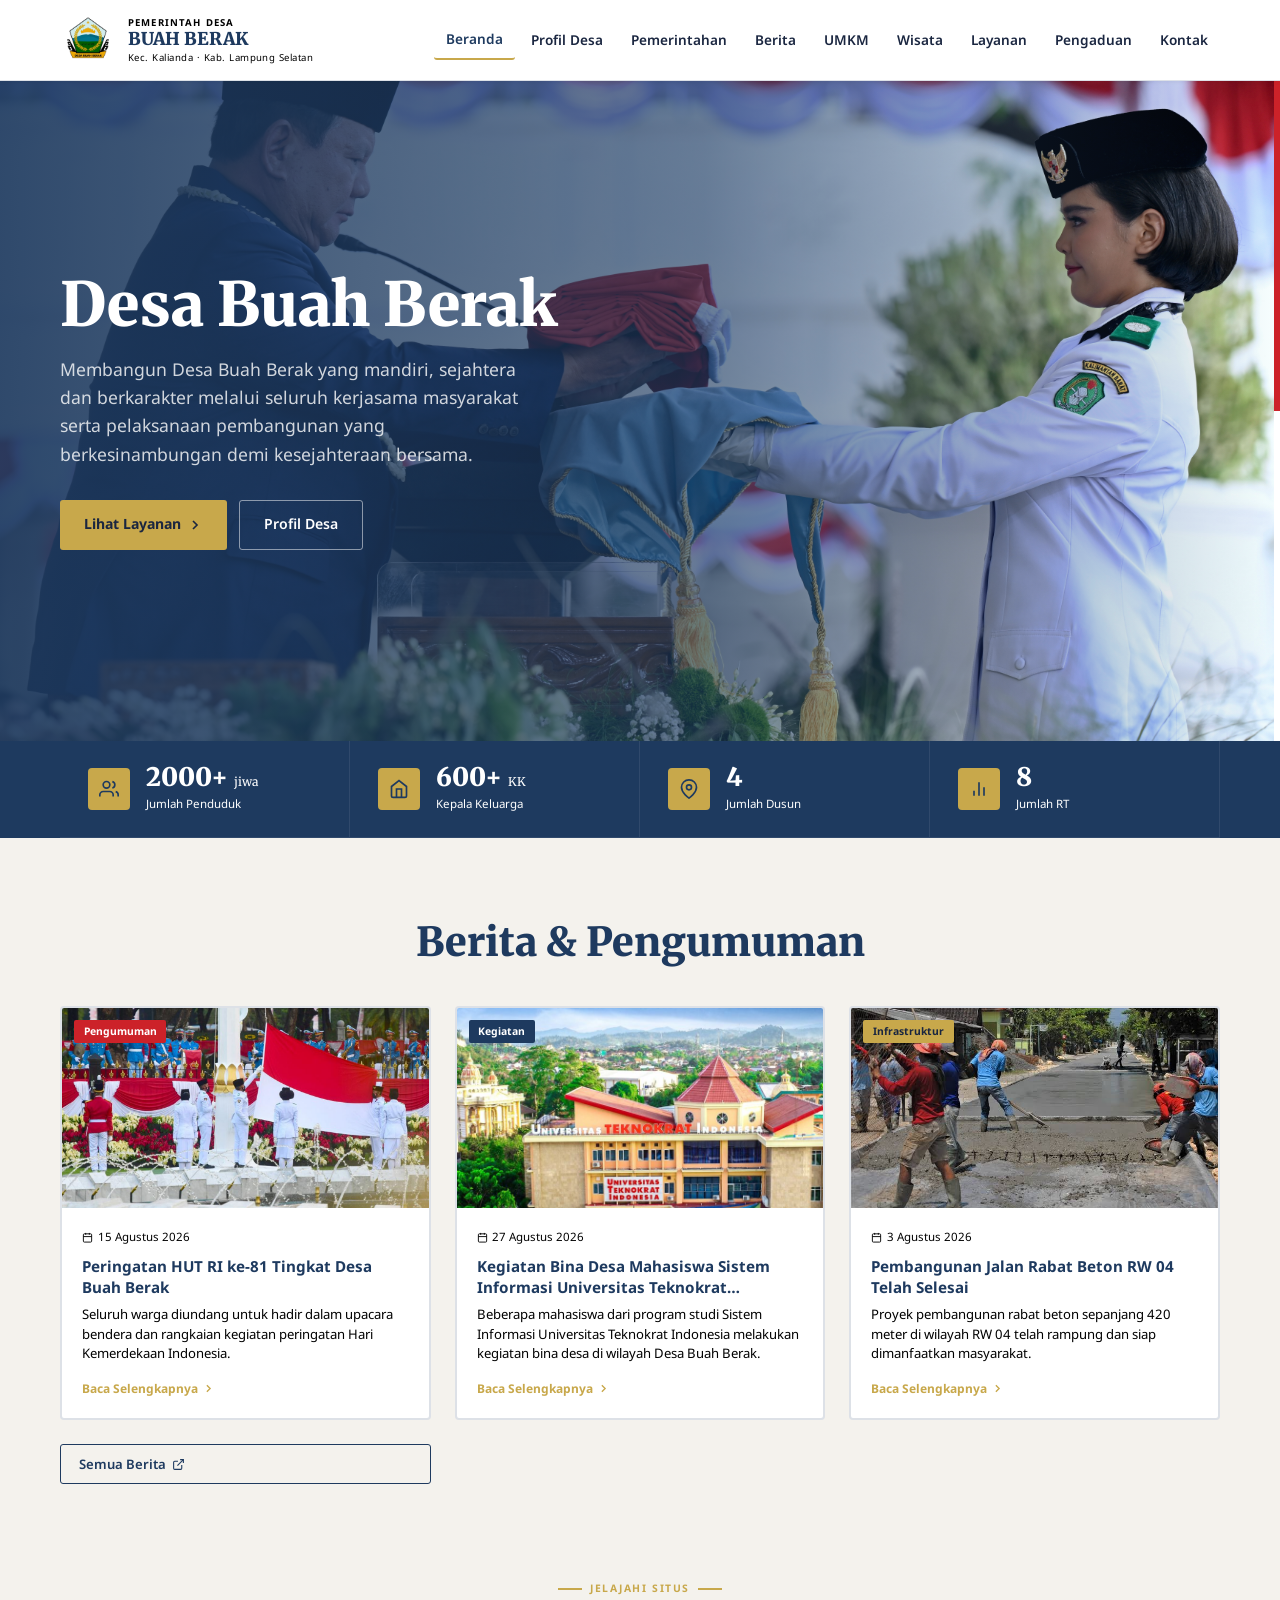
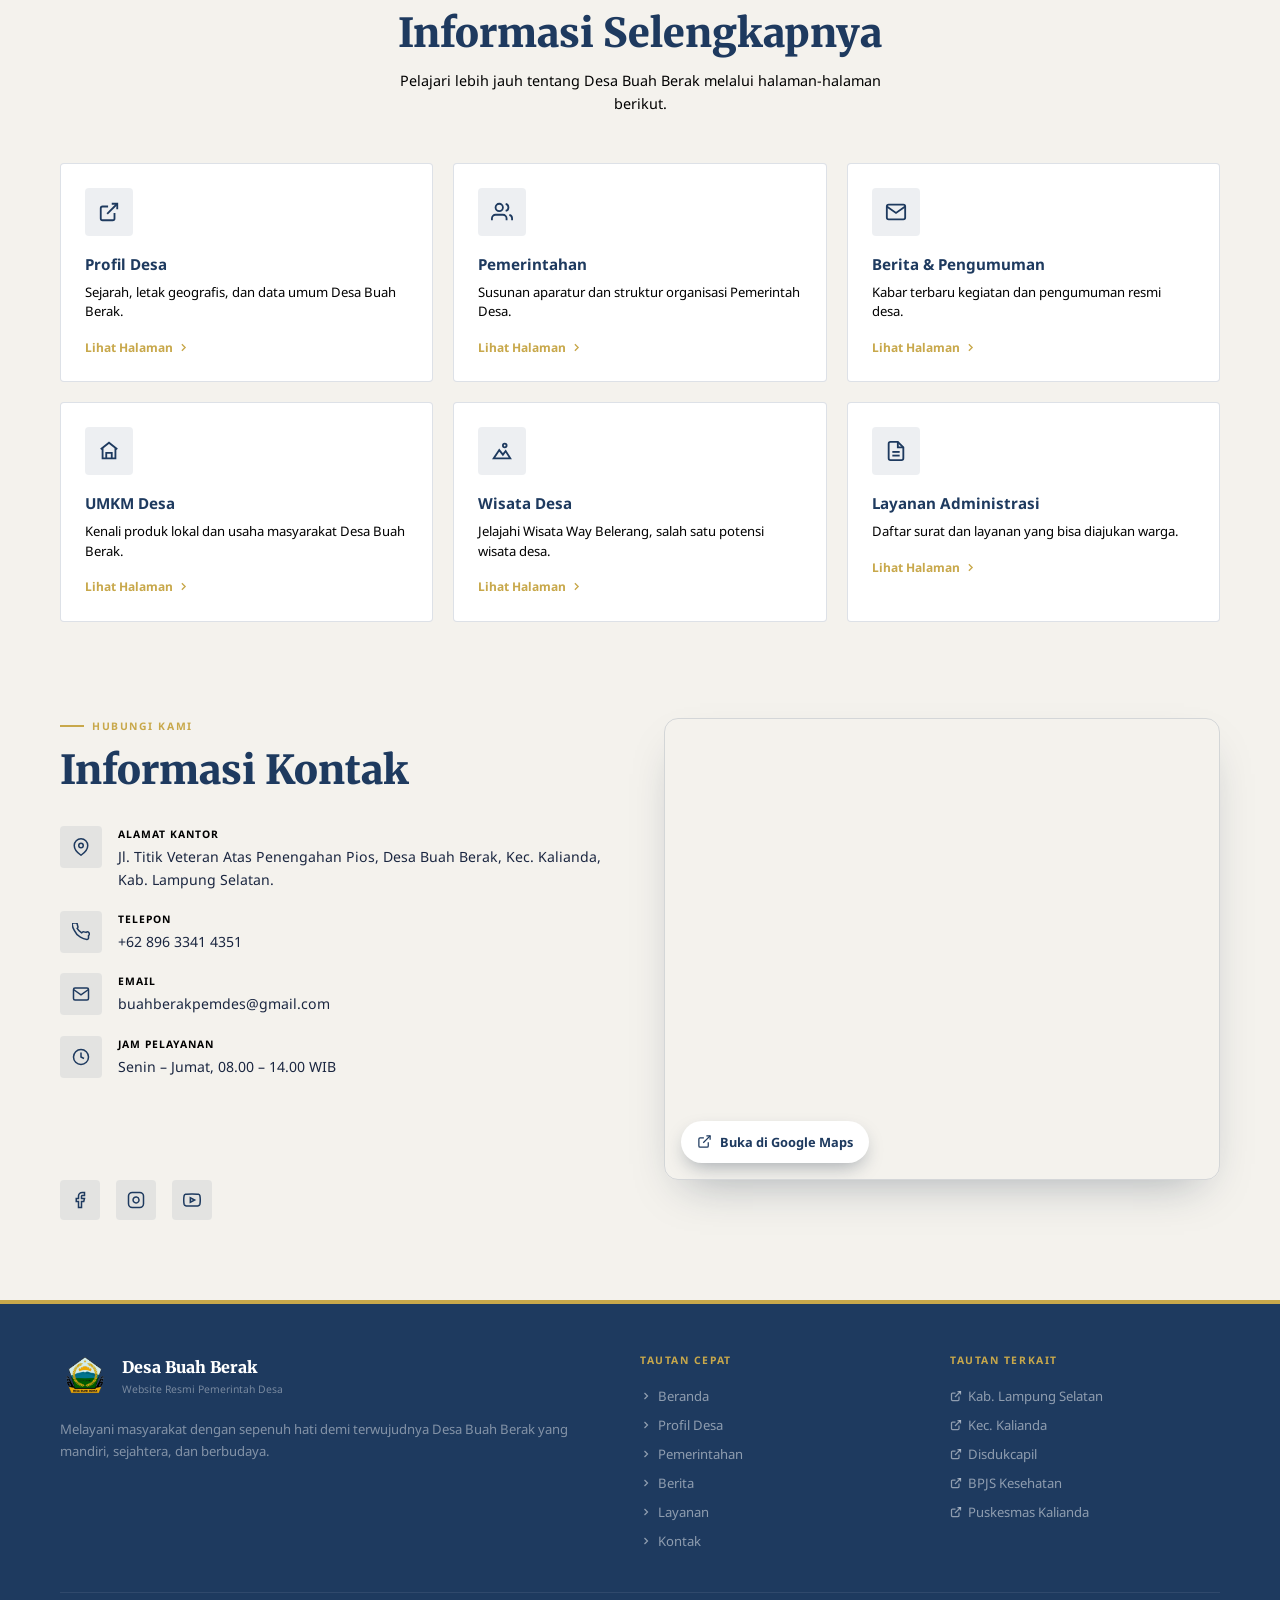
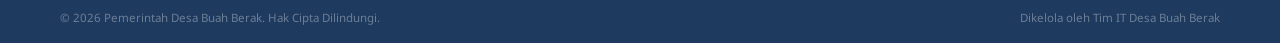
==== commit 7f6ec183: "Tambah folder wisata" ====
--- a/index.html
+++ b/index.html
@@ -28,9 +28,11 @@
         <a href="profil.html">Profil Desa</a>
         <a href="pemerintahan.html">Pemerintahan</a>
         <a href="berita.html">Berita</a>
+        <a href="umkm.html">UMKM</a>
+        <a href="wisata.html">Wisata</a>
         <a href="layanan.html">Layanan</a>
+        <a href="pengaduan.html">Pengaduan</a>
         <a href="index.html#kontak">Kontak</a>
-        <a href="layanan.html" class="btn-layanan">Layanan Online</a>
       </nav>
 
       <button class="hamburger" id="hamburger" aria-label="Menu">
@@ -43,6 +45,8 @@
       <a href="profil.html" onclick="closeMobileNav()">Profil Desa</a>
       <a href="pemerintahan.html" onclick="closeMobileNav()">Pemerintahan</a>
       <a href="berita.html" onclick="closeMobileNav()">Berita</a>
+      <a href="umkm.html" onclick="closeMobileNav()">UMKM</a>
+      <a href="wisata.html" onclick="closeMobileNav()">Wisata</a>
       <a href="layanan.html" onclick="closeMobileNav()">Layanan</a>
       <a href="index.html#kontak" onclick="closeMobileNav()">Kontak</a>
     </nav>
@@ -140,7 +144,7 @@
             </div>
             <h3>Peringatan HUT RI ke-81 Tingkat Desa Buah Berak</h3>
             <p>Seluruh warga diundang untuk hadir dalam upacara bendera dan rangkaian kegiatan peringatan Hari Kemerdekaan Indonesia.</p>
-            <div class="berita-more">Baca Selengkapnya <svg viewBox="0 0 24 24"><polyline points="9 18 15 12 9 6"/></svg></div>
+            <a class="berita-more" href="berita-detail.html?id=hut-ri">Baca Selengkapnya <svg viewBox="0 0 24 24"><polyline points="9 18 15 12 9 6"/></svg></a>
           </div>
         </article>
 
@@ -156,7 +160,7 @@
             </div>
             <h3>Kegiatan Bina Desa Mahasiswa Sistem Informasi Universitas Teknokrat Indonesia</h3>
             <p>Beberapa mahasiswa dari program studi Sistem Informasi Universitas Teknokrat Indonesia melakukan kegiatan bina desa di wilayah Desa Buah Berak.</p>
-            <div class="berita-more">Baca Selengkapnya <svg viewBox="0 0 24 24"><polyline points="9 18 15 12 9 6"/></svg></div>
+            <a class="berita-more" href="berita-detail.html?id=bina-desa">Baca Selengkapnya <svg viewBox="0 0 24 24"><polyline points="9 18 15 12 9 6"/></svg></a>
           </div>
         </article>
 
@@ -172,7 +176,7 @@
             </div>
             <h3>Pembangunan Jalan Rabat Beton RW 04 Telah Selesai</h3>
             <p>Proyek pembangunan rabat beton sepanjang 420 meter di wilayah RW 04 telah rampung dan siap dimanfaatkan masyarakat.</p>
-            <div class="berita-more">Baca Selengkapnya <svg viewBox="0 0 24 24"><polyline points="9 18 15 12 9 6"/></svg></div>
+            <a class="berita-more" href="berita-detail.html?id=jalan-rabat">Baca Selengkapnya <svg viewBox="0 0 24 24"><polyline points="9 18 15 12 9 6"/></svg></a>
           </div>
         </article>
         <a href="berita.html" class="btn-semua">
@@ -208,6 +212,18 @@
           <div class="layanan-icon"><svg viewBox="0 0 24 24"><path d="M4 4h16c1.1 0 2 .9 2 2v12c0 1.1-.9 2-2 2H4c-1.1 0-2-.9-2-2V6c0-1.1.9-2 2-2z"/><polyline points="22,6 12,13 2,6"/></svg></div>
           <h3>Berita &amp; Pengumuman</h3>
           <p>Kabar terbaru kegiatan dan pengumuman resmi desa.</p>
+          <div class="layanan-more">Lihat Halaman <svg viewBox="0 0 24 24"><polyline points="9 18 15 12 9 6"/></svg></div>
+        </a>
+        <a href="umkm.html" class="layanan-card" style="display:block;">
+          <div class="layanan-icon"><svg viewBox="0 0 24 24"><path d="M3 10l9-7 9 7"/><path d="M5 9v11h14V9"/><path d="M9 20v-6h6v6"/></svg></div>
+          <h3>UMKM Desa</h3>
+          <p>Kenali produk lokal dan usaha masyarakat Desa Buah Berak.</p>
+          <div class="layanan-more">Lihat Halaman <svg viewBox="0 0 24 24"><polyline points="9 18 15 12 9 6"/></svg></div>
+        </a>
+        <a href="wisata.html" class="layanan-card" style="display:block;">
+          <div class="layanan-icon"><svg viewBox="0 0 24 24"><path d="M3 20l6-9 4 5 3-4 5 8H3z"/><path d="M17 6a2 2 0 11-4 0 2 2 0 014 0z"/></svg></div>
+          <h3>Wisata Desa</h3>
+          <p>Jelajahi Wisata Way Belerang, salah satu potensi wisata desa.</p>
           <div class="layanan-more">Lihat Halaman <svg viewBox="0 0 24 24"><polyline points="9 18 15 12 9 6"/></svg></div>
         </a>
         <a href="layanan.html" class="layanan-card" style="display:block;">
--- a/css/style.css
+++ b/css/style.css
@@ -134,7 +134,7 @@
     }
 
     /* Nav */
-    .nav { display: none; align-items: center; gap: .25rem; }
+    .nav { display: none; align-items: center; gap: .25rem; margin-left: auto;}
     @media (min-width: 1024px) { .nav { display: flex; } }
     .nav a {
       padding: .5rem .75rem; font-size: .85rem; font-weight: 600;
@@ -142,14 +142,8 @@
     }
     .nav a:hover { color: var(--navy); background: var(--muted); }
     .nav a.active { color: var(--navy); border-bottom: 2px solid var(--gold); }
-    .btn-layanan {
-      margin-left: .75rem; padding: .5rem 1rem;
-      background: var(--gold); color: var(--text);
-      font-size: .82rem; font-weight: 700; border-radius: 3px;
-      transition: opacity .2s;
-    }
-    .btn-layanan:hover { opacity: .88; }
-
+  
+    
     .hamburger {
       display: flex; flex-direction: column; justify-content: center;
       gap: 5px; width: 36px; height: 36px; cursor: pointer;
@@ -449,10 +443,14 @@
     }
     .officials-grid {
       display: grid; gap: 5rem; margin-top: 4rem;
-      grid-template-columns: repeat(2, 1fr);
+      grid-template-columns: repeat(2,minmax(0, 1fr));
+    
     }
     @media (min-width: 768px) { .officials-grid { grid-template-columns: repeat(4, 1fr); } }
-    .official-card { text-align: center; }
+    .official-card {
+      text-align: center;
+      cursor: pointer;
+    }
     .official-photo {
       width: 200px; height: 200px; border-radius: 50%;
       overflow: hidden; margin: 0 auto 1rem;
@@ -465,6 +463,208 @@
     .official-card:hover .official-photo img { transform: scale(1.06); }
     .official-name { font-weight: 700; color: #000000; font-size: .9rem; line-height: 1.3; }
     .official-role { color: var(--gold); font-size: .78rem; font-weight: 600; margin-top: .25rem; }
+
+  /* ─── Pop-up Informasi Aparatur Desa ─── */
+.official-card {
+  cursor: pointer;
+  transition: transform .2s ease;
+}
+.official-card:focus-visible {
+  outline: 3px solid rgba(200,168,75,.45);
+  outline-offset: 5px;
+}
+.official-card:hover {
+  transform: translateY(-3px);
+}
+
+.official-popover {
+  position: absolute;
+  z-index: 9999;
+  width: min(360px, calc(100vw - 24px));
+  max-width: calc(100vw - 24px);
+  background: #fff;
+  border: 1px solid rgba(30,58,95,.14);
+  border-radius: 14px;
+  box-shadow: 0 20px 50px rgba(19,39,64,.22), 0 5px 16px rgba(19,39,64,.10);
+  overflow: hidden;
+  opacity: 0;
+  visibility: hidden;
+  transform: translateY(12px) scale(.96);
+  transition: opacity .22s ease, transform .22s cubic-bezier(.16,1,.3,1), visibility .22s;
+  pointer-events: none;
+}
+.official-popover.active {
+  opacity: 1;
+  visibility: visible;
+  transform: translateY(0) scale(1);
+  pointer-events: auto;
+}
+.official-popover::after {
+  content: '';
+  position: absolute;
+  width: 13px;
+  height: 13px;
+  transform: rotate(45deg);
+  z-index: 1;
+}
+.official-popover.pop-top::after {
+  bottom: -7px;
+  left: 50%;
+  margin-left: -7px;
+  background: #fff;
+  border-right: 1px solid rgba(30,58,95,.14);
+  border-bottom: 1px solid rgba(30,58,95,.14);
+}
+.official-popover.pop-bottom::after {
+  top: -7px;
+  left: 50%;
+  margin-left: -7px;
+  background: var(--navy);
+  border-left: 1px solid rgba(30,58,95,.14);
+  border-top: 1px solid rgba(30,58,95,.14);
+}
+
+.popover-header {
+  position: relative;
+  background: linear-gradient(135deg, var(--navy-dark), var(--navy));
+  color: #fff;
+  padding: 18px 18px 16px;
+  display: flex;
+  align-items: center;
+  gap: 13px;
+  border-bottom: 3px solid var(--gold);
+}
+.popover-avatar {
+  width: 58px;
+  height: 58px;
+  border-radius: 50%;
+  object-fit: cover;
+  object-position: center top;
+  flex: 0 0 58px;
+  border: 3px solid var(--gold);
+  background: var(--muted);
+}
+.pop-title-wrap {
+  min-width: 0;
+  display: flex;
+  flex-direction: column;
+  padding-right: 24px;
+}
+.pop-name {
+  font-family: var(--serif);
+  font-size: 1rem;
+  font-weight: 900;
+  color: #fff;
+  line-height: 1.25;
+}
+.pop-role {
+  font-size: .72rem;
+  color: var(--gold);
+  font-weight: 700;
+  margin-top: 4px;
+}
+.popover-close {
+  position: absolute;
+  top: 12px;
+  right: 12px;
+  background: rgba(255,255,255,.12);
+  border: 1px solid rgba(255,255,255,.18);
+  color: #fff;
+  width: 28px;
+  height: 28px;
+  border-radius: 50%;
+  cursor: pointer;
+  display: flex;
+  align-items: center;
+  justify-content: center;
+  font-size: 18px;
+  line-height: 1;
+  transition: background .2s, transform .2s;
+}
+.popover-close:hover {
+  background: rgba(255,255,255,.22);
+  transform: rotate(90deg);
+}
+.popover-body {
+  padding: 15px 17px 17px;
+  background: #fff;
+}
+.popover-section-title {
+  display: flex;
+  align-items: center;
+  gap: 7px;
+  color: var(--navy);
+  font-size: .68rem;
+  font-weight: 800;
+  letter-spacing: .1em;
+  text-transform: uppercase;
+  margin-bottom: 10px;
+  justify-content: center;
+  text-align: center;
+  width: 100%;
+}
+.popover-section-title::before {
+  content: '';
+  width: 18px;
+  height: 2px;
+  background: var(--gold);
+}
+.pop-info-list {
+  display: flex;
+  flex-direction: column;
+  gap: 0;
+}
+.pop-info-item {
+  display: grid;
+  grid-template-columns: 100px 1fr;
+  gap: 10px;
+  align-items: start;
+  padding: 9px 0;
+  border-bottom: 1px solid rgba(30,58,95,.08);
+  font-size: .78rem;
+}
+.pop-info-item:last-child {
+  border-bottom: none;
+  padding-bottom: 0;
+}
+.pop-label {
+  color: #64748b;
+  font-weight: 700;
+  font-size: .68rem;
+  text-transform: uppercase;
+  letter-spacing: .04em;
+}
+.pop-val {
+  color: var(--navy);
+  font-weight: 700;
+  text-align: right;
+  word-break: break-word;
+}
+.pop-note {
+  margin-top: 12px;
+  padding: 9px 10px;
+  border-left: 3px solid var(--gold);
+  background: rgba(200,168,75,.09);
+  color: #64748b;
+  font-size: .68rem;
+  line-height: 1.45;
+  border-radius: 0 5px 5px 0;
+}
+@media (max-width: 480px) {
+  .official-popover {
+    position: fixed;
+    left: 12px !important;
+    right: 12px;
+    width: auto;
+    top: 50% !important;
+    transform: translateY(-46%) scale(.96);
+  }
+  .official-popover.active {
+    transform: translateY(-50%) scale(1);
+  }
+  .official-popover::after { display: none; }
+  .popover-header { padding: 16px; }
+}
 
     /* ─── Kontak ─── */
     .kontak { padding: 5rem 0; background: var(--bg); }
@@ -750,3 +950,710 @@
       font-size: 11px;
       font-weight: bold;
     }
+
+    /* ─── Flyout Tooltip Card (Tepat di Atas Foto) ─── */
+.official-card {
+  cursor: pointer;
+}
+
+.official-popover {
+  position: absolute;
+  z-index: 9999;
+  width: 300px;
+  background: #ffffff;
+  border-radius: 12px;
+  box-shadow: 0 12px 30px rgba(19, 39, 64, 0.25), 0 2px 8px rgba(0, 0, 0, 0.08);
+  border: 1px solid rgba(30, 58, 95, 0.15);
+  overflow: hidden;
+  opacity: 0;
+  visibility: hidden;
+  transform: translateY(8px) scale(0.95);
+  transition: opacity 0.25s cubic-bezier(0.16, 1, 0.3, 1), 
+              transform 0.25s cubic-bezier(0.16, 1, 0.3, 1), 
+              visibility 0.25s;
+  pointer-events: none;
+}
+
+.official-popover.active {
+  opacity: 1;
+  visibility: visible;
+  transform: translateY(0) scale(1);
+  pointer-events: auto;
+}
+
+/* Panah Penunjuk (Arrow Tooltip) */
+.official-popover::after {
+  content: '';
+  position: absolute;
+  width: 12px;
+  height: 12px;
+  transform: rotate(45deg);
+  z-index: 1;
+}
+
+/* Jika popover berada di atas foto (Panah menunjuk ke bawah) */
+.official-popover.pop-top::after {
+  bottom: -6px;
+  left: 50%;
+  margin-left: -6px;
+  background: #ffffff;
+  border-right: 1px solid rgba(30, 58, 95, 0.15);
+  border-bottom: 1px solid rgba(30, 58, 95, 0.15);
+}
+
+/* Jika popover berada di bawah foto (Panah menunjuk ke atas) */
+.official-popover.pop-bottom::after {
+  top: -6px;
+  left: 50%;
+  margin-left: -6px;
+  background: var(--navy, #1e3a5f);
+  border-left: 1px solid rgba(30, 58, 95, 0.15);
+  border-top: 1px solid rgba(30, 58, 95, 0.15);
+}
+
+/* Header Popover */
+.popover-header {
+  background: var(--navy, #1e3a5f);
+  color: #ffffff;
+  padding: 10px 14px;
+  display: flex;
+  align-items: center;
+  justify-content: space-between;
+  border-bottom: 2px solid var(--gold, #c8a84b);
+}
+
+.popover-header .pop-title-wrap {
+  display: flex;
+  flex-direction: column;
+}
+
+.popover-header .pop-name {
+  font-family: var(--serif, 'Merriweather', Georgia, serif);
+  font-size: 0.9rem;
+  font-weight: 700;
+  color: #ffffff;
+  line-height: 1.2;
+}
+
+.popover-header .pop-role {
+  font-size: 0.7rem;
+  color: var(--gold, #c8a84b);
+  font-weight: 600;
+  margin-top: 2px;
+}
+
+.popover-close {
+  background: rgba(255, 255, 255, 0.18);
+  border: none;
+  color: #fff;
+  width: 22px;
+  height: 22px;
+  border-radius: 50%;
+  cursor: pointer;
+  display: flex;
+  align-items: center;
+  justify-content: center;
+  font-size: 14px;
+  line-height: 1;
+  transition: background 0.2s;
+}
+
+.popover-close:hover {
+  background: rgba(255, 255, 255, 0.35);
+}
+
+/* Body Content Popover */
+.popover-body {
+  padding: 12px 14px;
+  background: #ffffff;
+}
+
+.pop-info-list {
+  display: flex;
+  flex-direction: column;
+  gap: 7px;
+}
+
+.pop-info-item {
+  display: flex;
+  justify-content: space-between;
+  align-items: center;
+  padding-bottom: 5px;
+  border-bottom: 1px dashed rgba(30, 58, 95, 0.1);
+  font-size: 0.78rem;
+}
+
+.pop-info-item:last-child {
+  border-bottom: none;
+  padding-bottom: 0;
+}
+
+.pop-label {
+  color: #64748b;
+  font-weight: 600;
+  font-size: 0.7rem;
+  text-transform: uppercase;
+  letter-spacing: 0.04em;
+}
+
+.pop-val {
+  color: var(--navy, #1e3a5f);
+  font-weight: 700;
+  text-align: right;
+  max-width: 160px;
+  word-break: break-word;
+}
+
+/* Perbaikan posisi foto dan nama pada pop-up aparatur */
+.popover-header {
+    justify-content: flex-start !important;
+    gap: 13px;
+}
+
+.popover-header .pop-title-wrap {
+    text-align: left;
+    flex: 1;
+    min-width: 0;
+}
+
+.popover-header .pop-name {
+    text-align: left;
+}
+
+.popover-header .pop-role {
+    text-align: left;
+}
+
+.popover-close {
+    position: absolute;
+    top: 12px;
+    right: 12px;
+}
+
+/* Pop-up tetap tampil saat halaman di-scroll */
+.popover-overlay {
+    position: fixed !important;
+    inset: 0;
+    z-index: 9999;
+}
+
+/* Pop-up tetap berada di layar */
+.popover {
+    position: fixed !important;
+    top: 50%;
+    left: 50%;
+    transform: translate(-50%, -50%);
+    z-index: 10000;
+    max-height: 90vh;
+    overflow-y: auto;
+}
+
+.popover-section-title::before {
+    display: none;
+}
+
+/* ─── Detail Persyaratan Layanan ─── */
+.layanan-card:focus-visible {
+  outline: 3px solid rgba(200,168,75,.35);
+  outline-offset: 4px;
+}
+.layanan-modal {
+  position: fixed;
+  inset: 0;
+  z-index: 9998;
+  display: flex;
+  align-items: center;
+  justify-content: center;
+  padding: 1rem;
+  background: rgba(15,31,50,.58);
+  backdrop-filter: blur(4px);
+  opacity: 0;
+  visibility: hidden;
+  pointer-events: none;
+  transition: opacity .2s ease, visibility .2s ease;
+}
+.layanan-modal.active {
+  opacity: 1;
+  visibility: visible;
+  pointer-events: auto;
+}
+.layanan-modal-card {
+  width: min(560px, 100%);
+  max-height: min(760px, calc(100vh - 2rem));
+  overflow-y: auto;
+  background: #fff;
+  border: 1px solid rgba(30,58,95,.12);
+  border-radius: 14px;
+  box-shadow: 0 25px 70px rgba(19,39,64,.28);
+  transform: translateY(12px) scale(.98);
+  transition: transform .22s cubic-bezier(.16,1,.3,1);
+}
+.layanan-modal.active .layanan-modal-card { transform: translateY(0) scale(1); }
+.layanan-modal-head {
+  position: relative;
+  padding: 1.25rem 3.5rem 1.15rem 1.35rem;
+  color: #fff;
+  background: linear-gradient(135deg, var(--navy-dark), var(--navy));
+  border-bottom: 3px solid var(--gold);
+}
+.layanan-modal-kicker {
+  display: block;
+  margin-bottom: .3rem;
+  color: var(--gold);
+  font-size: .68rem;
+  font-weight: 800;
+  letter-spacing: .12em;
+  text-transform: uppercase;
+}
+.layanan-modal-head h3 {
+  margin: 0;
+  color: #fff;
+  font-family: var(--serif);
+  font-size: clamp(1.05rem, 3vw, 1.35rem);
+  line-height: 1.3;
+}
+.layanan-modal-close {
+  position: absolute;
+  top: 14px;
+  right: 14px;
+  width: 32px;
+  height: 32px;
+  border: 1px solid rgba(255,255,255,.18);
+  border-radius: 50%;
+  background: rgba(255,255,255,.12);
+  color: #fff;
+  cursor: pointer;
+  font-size: 20px;
+  line-height: 1;
+  display: flex;
+  align-items: center;
+  justify-content: center;
+}
+.layanan-modal-close:hover { background: rgba(255,255,255,.22); }
+.layanan-modal-body { padding: 1.2rem 1.35rem 1.35rem; }
+.layanan-requirements {
+  display: flex;
+  flex-direction: column;
+  gap: .7rem;
+  margin: 0;
+  padding: 0;
+  list-style: none;
+}
+.layanan-requirements li {
+  position: relative;
+  display: flex;
+  gap: .7rem;
+  align-items: flex-start;
+  padding: .75rem .8rem;
+  border: 1px solid rgba(30,58,95,.08);
+  border-radius: 8px;
+  background: var(--muted);
+  color: var(--text);
+  font-size: .86rem;
+  line-height: 1.5;
+}
+.layanan-requirements li::before {
+  content: '✓';
+  flex: 0 0 auto;
+  width: 21px;
+  height: 21px;
+  border-radius: 50%;
+  display: inline-flex;
+  align-items: center;
+  justify-content: center;
+  background: rgba(200,168,75,.18);
+  color: var(--navy);
+  font-size: .72rem;
+  font-weight: 900;
+}
+.layanan-modal-note {
+  margin-top: 1rem;
+  padding: .8rem .9rem;
+  border-left: 3px solid var(--gold);
+  border-radius: 0 6px 6px 0;
+  background: rgba(200,168,75,.08);
+  color: var(--text-soft);
+  font-size: .74rem;
+  line-height: 1.5;
+}
+
+/* ─── CTA Pengaduan ─── */
+.pengaduan-cta { padding: 0 0 5rem; background: var(--muted); }
+.pengaduan-cta-card {
+  display: grid;
+  grid-template-columns: auto 1fr auto;
+  align-items: center;
+  gap: 1.25rem;
+  padding: 1.4rem;
+  border: 1px solid var(--border);
+  border-radius: var(--radius);
+  background: #fff;
+  box-shadow: 0 10px 30px rgba(19,39,64,.06);
+}
+.pengaduan-cta-icon {
+  width: 54px;
+  height: 54px;
+  border-radius: 12px;
+  display: flex;
+  align-items: center;
+  justify-content: center;
+  background: rgba(30,58,95,.08);
+}
+.pengaduan-cta-icon svg { width: 25px; height: 25px; stroke: var(--navy); fill: none; stroke-width: 1.8; }
+.pengaduan-kicker { color: var(--gold); font-size: .68rem; font-weight: 800; letter-spacing: .1em; text-transform: uppercase; }
+.pengaduan-cta-content h2 { margin: .2rem 0 .3rem; color: var(--navy); font-family: var(--serif); font-size: 1.25rem; }
+.pengaduan-cta-content p { margin: 0; color: var(--text-soft); font-size: .82rem; line-height: 1.55; }
+.btn-pengaduan {
+  display: inline-flex;
+  align-items: center;
+  justify-content: center;
+  gap: .45rem;
+  white-space: nowrap;
+  padding: .75rem 1rem;
+  border-radius: 4px;
+  background: var(--navy);
+  color: #fff;
+  font-size: .78rem;
+  font-weight: 700;
+  transition: transform .2s, background .2s;
+}
+.btn-pengaduan:hover { background: var(--navy-dark); transform: translateY(-1px); }
+.btn-pengaduan svg { width: 14px; height: 14px; stroke: currentColor; fill: none; stroke-width: 2.5; }
+
+@media (max-width: 700px) {
+  .pengaduan-cta-card { grid-template-columns: auto 1fr; }
+  .btn-pengaduan { grid-column: 1 / -1; width: 100%; }
+}
+@media (max-width: 480px) {
+  .layanan-modal { padding: .65rem; }
+  .layanan-modal-card { max-height: calc(100vh - 1.3rem); border-radius: 12px; }
+  .layanan-modal-body { padding: 1rem; }
+  .layanan-requirements li { font-size: .8rem; }
+}
+
+/* ─── Halaman Pengaduan ─── */
+.pengaduan-page { padding: 4.5rem 0 5rem; background: var(--muted); }
+.pengaduan-layout { display: grid; gap: 1.5rem; max-width: 900px; margin: 0 auto; }
+.pengaduan-card {
+  background: #fff;
+  border: 1px solid var(--border);
+  border-radius: var(--radius);
+  padding: clamp(1.25rem, 4vw, 2rem);
+  box-shadow: 0 10px 30px rgba(19,39,64,.06);
+}
+.pengaduan-card-head { display: flex; gap: 1rem; align-items: flex-start; margin-bottom: 1.5rem; }
+.pengaduan-card-icon {
+  flex: 0 0 48px; width: 48px; height: 48px; border-radius: 10px;
+  display: flex; align-items: center; justify-content: center;
+  background: rgba(30,58,95,.08);
+}
+.pengaduan-card-icon svg { width: 23px; height: 23px; stroke: var(--navy); fill: none; stroke-width: 1.8; }
+.pengaduan-card h2 { color: var(--navy); font-family: var(--serif); font-size: 1.3rem; margin: 0 0 .35rem; }
+.pengaduan-card p { color: var(--text-soft); font-size: .85rem; line-height: 1.6; margin: 0; }
+.pengaduan-steps { display: grid; gap: .7rem; margin: 1.2rem 0 1.4rem; }
+.pengaduan-step { display: flex; gap: .75rem; align-items: flex-start; font-size: .82rem; color: var(--text); line-height: 1.5; }
+.pengaduan-step-num { flex: 0 0 24px; width: 24px; height: 24px; border-radius: 50%; background: var(--navy); color: #fff; display: flex; align-items: center; justify-content: center; font-size: .68rem; font-weight: 800; }
+.google-form-placeholder {
+  display: flex; flex-direction: column; align-items: center; justify-content: center; gap: .55rem;
+  padding: 2rem 1rem; text-align: center; border: 1px dashed rgba(30,58,95,.2); border-radius: 10px; background: var(--muted);
+}
+.google-form-placeholder strong { color: var(--navy); font-family: var(--serif); }
+.google-form-placeholder span { color: var(--text-soft); font-size: .75rem; }
+.btn-google-form {
+  display: inline-flex; align-items: center; gap: .5rem; margin-top: .35rem; padding: .8rem 1.15rem;
+  border-radius: 4px; background: var(--navy); color: #fff; font-size: .82rem; font-weight: 700;
+}
+.btn-google-form:hover { background: var(--navy-dark); }
+   UMKM & WISATA — Simple Potensi Pages
+   ========================================================= */
+.simple-potential-page { background: var(--bg, #f7f5ef); }
+.simple-potensi-hero {
+  position: relative;
+  overflow: hidden;
+  padding: clamp(4.5rem, 9vw, 7rem) 0 clamp(4rem, 8vw, 6rem);
+  background: linear-gradient(135deg, #eef1f3 0%, #f8f6ef 55%, #fff 100%);
+  border-bottom: 1px solid var(--border, #e5e7eb);
+}
+.simple-potensi-hero::after {
+  content: '';
+  position: absolute;
+  width: 380px; height: 380px;
+  border-radius: 50%;
+  right: -140px; top: -190px;
+  background: rgba(200,168,75,.13);
+  pointer-events: none;
+}
+.simple-hero-inner {
+  position: relative; z-index: 1;
+  display: flex; align-items: center; justify-content: space-between; gap: 2rem;
+}
+.simple-hero-inner h1 {
+  margin: .6rem 0 .9rem;
+  font-family: var(--serif, Georgia, serif);
+  color: var(--navy, #1e3a5f);
+  font-size: clamp(2rem, 5vw, 3.4rem);
+  line-height: 1.1;
+}
+.simple-hero-inner p { max-width: 650px; color: var(--text-soft, #64748b); font-size: 1rem; line-height: 1.8; margin: 0; }
+.simple-hero-badge {
+  flex: 0 0 150px; width: 150px; height: 150px; border-radius: 50%;
+  display: flex; flex-direction: column; align-items: center; justify-content: center;
+  background: var(--navy, #1e3a5f); color: #fff;
+  box-shadow: 0 20px 40px rgba(30,58,95,.18); border: 7px solid rgba(200,168,75,.9);
+}
+.simple-hero-badge strong { font-family: var(--serif, Georgia, serif); font-size: 2.5rem; line-height: 1; }
+.simple-hero-badge span { margin-top: .45rem; color: #e8d99f; font-size: .72rem; font-weight: 700; text-transform: uppercase; letter-spacing: .08em; text-align: center; }
+.simple-list-section, .simple-destination-section { padding: clamp(4rem, 7vw, 6rem) 0; background: #fff; }
+.simple-section-head { margin-bottom: 2.4rem; }
+.simple-section-head p { color: var(--text-soft, #64748b); }
+.simple-card-grid { display: grid; grid-template-columns: repeat(3, minmax(0,1fr)); gap: 1.4rem; }
+.simple-product-card {
+  display: block; overflow: hidden; text-decoration: none; color: inherit; background: #fff;
+  border: 1px solid var(--border, #e5e7eb); border-radius: 14px;
+  box-shadow: 0 10px 28px rgba(19,39,64,.07);
+  transition: transform .25s ease, box-shadow .25s ease, border-color .25s ease;
+}
+.simple-product-card:hover { transform: translateY(-7px); border-color: rgba(200,168,75,.65); box-shadow: 0 18px 38px rgba(19,39,64,.13); }
+.simple-product-image { position: relative; height: 220px; overflow: hidden; background: #eee; }
+.simple-product-image img { width: 100%; height: 100%; display: block; object-fit: cover; transition: transform .45s ease; }
+.simple-product-card:hover .simple-product-image img { transform: scale(1.04); }
+.simple-number { position: absolute; top: 12px; left: 12px; display: grid; place-items: center; width: 36px; height: 36px; border-radius: 50%; background: var(--navy,#1e3a5f); color: #fff; font-size: .72rem; font-weight: 800; box-shadow: 0 5px 12px rgba(0,0,0,.14); }
+.simple-product-body { padding: 1.25rem 1.25rem 1.35rem; }
+.simple-tag { display: inline-flex; padding: .3rem .6rem; border-radius: 999px; background: rgba(200,168,75,.14); color: var(--navy,#1e3a5f); font-size: .68rem; font-weight: 800; text-transform: uppercase; letter-spacing: .06em; }
+.simple-product-body h3 { margin: .7rem 0 .45rem; font-family: var(--serif, Georgia, serif); font-size: 1.12rem; line-height: 1.35; color: var(--navy,#1e3a5f); }
+.simple-product-body p { margin: 0; min-height: 48px; color: var(--text-soft,#64748b); font-size: .83rem; line-height: 1.6; }
+.wa-link { display: flex; align-items: center; justify-content: space-between; gap: .5rem; margin-top: 1rem; padding-top: .85rem; border-top: 1px dashed rgba(30,58,95,.12); color: #1b7d4d; font-size: .76rem; font-weight: 800; }
+.wa-link b { color: var(--gold,#c8a84b); font-size: 1rem; transition: transform .2s ease; }
+.simple-product-card:hover .wa-link b { transform: translateX(4px); }
+.simple-info { display: flex; gap: .8rem; align-items: flex-start; margin-top: 2rem; padding: .9rem 1rem; background: #faf8f1; border-left: 3px solid var(--gold,#c8a84b); color: var(--text-soft,#64748b); font-size: .75rem; line-height: 1.6; }
+.simple-info > span { flex: 0 0 24px; width: 24px; height: 24px; display: grid; place-items: center; border-radius: 50%; background: var(--gold,#c8a84b); color: var(--navy,#1e3a5f); font-weight: 900; }
+.simple-info p { margin: 0; }
+.simple-info code { font-family: Consolas, monospace; color: var(--navy,#1e3a5f); }
+.simple-hero-button { display: inline-flex; margin-top: 1.4rem; text-decoration: none; }
+.wisata-simple-hero { background: linear-gradient(135deg,#eaf1ed 0%,#f8f6ef 55%,#fff 100%); }
+.wisata-simple-hero::after { background: rgba(86,126,94,.12); }
+.single-destination-card { display: grid; grid-template-columns: 1.15fr .85fr; overflow: hidden; border: 1px solid var(--border,#e5e7eb); border-radius: 18px; background: #fff; box-shadow: 0 18px 45px rgba(19,39,64,.1); }
+.single-destination-image { position: relative; min-height: 520px; background: #dfe9e1; overflow: hidden; }
+.single-destination-image img { width: 100%; height: 100%; display: block; object-fit: cover; }
+.destination-chip { position: absolute; top: 18px; left: 18px; padding: .5rem .8rem; border-radius: 999px; background: rgba(30,58,95,.9); color: #fff; font-size: .68rem; font-weight: 800; letter-spacing: .08em; }
+.single-destination-content { padding: clamp(1.7rem, 4vw, 3.2rem); display: flex; flex-direction: column; justify-content: center; }
+.single-destination-content h2 { margin: .7rem 0 .8rem; font-family: var(--serif, Georgia, serif); color: var(--navy,#1e3a5f); font-size: clamp(1.8rem,4vw,2.6rem); }
+.single-destination-content > p { color: var(--text-soft,#64748b); line-height: 1.8; font-size: .92rem; margin: 0; }
+.destination-facts { display: grid; grid-template-columns: 1fr 1fr; gap: .8rem; margin: 1.5rem 0; }
+.destination-facts > div { padding: .9rem; border: 1px solid var(--border,#e5e7eb); border-radius: 10px; background: #fafafa; }
+.destination-facts span { display: block; color: var(--gold,#c8a84b); font-size: 1.2rem; }
+.destination-facts strong { display: block; margin-top: .35rem; color: var(--navy,#1e3a5f); font-size: .78rem; }
+.destination-facts small { display: block; margin-top: .25rem; color: var(--text-soft,#64748b); font-size: .72rem; line-height: 1.45; }
+.simple-tour-note { padding: 0 0 4rem; background: #fff; }
+.tour-note-card { display: flex; gap: 1rem; align-items: center; padding: 1.25rem 1.4rem; border: 1px solid rgba(200,168,75,.45); background: #faf8f1; border-radius: 12px; }
+.tour-note-icon { flex: 0 0 42px; width: 42px; height: 42px; display: grid; place-items: center; border-radius: 50%; background: var(--gold,#c8a84b); color: var(--navy,#1e3a5f); font-weight: 900; }
+.tour-note-card h3 { margin: 0 0 .25rem; color: var(--navy,#1e3a5f); font-size: .95rem; }
+.tour-note-card p { margin: 0; color: var(--text-soft,#64748b); font-size: .78rem; line-height: 1.6; }
+.simple-cta { padding: 3rem 0; background: var(--navy,#1e3a5f); color: #fff; }
+.simple-cta > .container { display: flex; align-items: center; justify-content: space-between; gap: 2rem; }
+.simple-cta h2 { margin: .5rem 0 0; max-width: 700px; font-family: var(--serif,Georgia,serif); font-size: clamp(1.4rem,3vw,2.1rem); }
+@media (max-width: 900px) {
+  .simple-card-grid { grid-template-columns: repeat(2,minmax(0,1fr)); }
+  .single-destination-card { grid-template-columns: 1fr; }
+  .single-destination-image { min-height: 380px; }
+}
+@media (max-width: 680px) {
+  .simple-hero-inner { align-items: flex-start; flex-direction: column; }
+  .simple-hero-badge { width: 92px; height: 92px; flex-basis: 92px; border-width: 4px; }
+  .simple-hero-badge strong { font-size: 1.7rem; }
+  .simple-hero-badge span { font-size: .55rem; }
+  .simple-card-grid { grid-template-columns: 1fr; gap: 1rem; }
+  .simple-product-image { height: 230px; }
+  .destination-facts { grid-template-columns: 1fr; }
+  .single-destination-image { min-height: 300px; }
+  .simple-cta > .container { flex-direction: column; align-items: flex-start; }
+  .tour-note-card { align-items: flex-start; }
+}
+
+
+/* =========================================================
+   HALAMAN DETAIL BERITA
+   ========================================================= */
+.berita-detail-hero {
+  background: var(--navy);
+  border-bottom: 4px solid var(--gold);
+  padding: 1rem 0;
+}
+
+.berita-detail-back {
+  display: inline-flex;
+  align-items: center;
+  gap: .45rem;
+  color: rgba(255,255,255,.82);
+  font-size: .82rem;
+  font-weight: 700;
+  transition: color .2s ease, transform .2s ease;
+}
+
+.berita-detail-back:hover {
+  color: var(--gold);
+  transform: translateX(-3px);
+}
+
+.berita-detail-back svg {
+  width: 16px;
+  height: 16px;
+  fill: none;
+  stroke: currentColor;
+  stroke-width: 2.2;
+}
+
+.berita-detail-section {
+  background: var(--bg);
+  padding: 2rem 0 5rem;
+}
+
+.berita-detail-card {
+  width: min(900px, 100%);
+  margin: 0 auto;
+  background: var(--card);
+  border: 1px solid var(--border);
+  border-radius: var(--radius);
+  overflow: hidden;
+  box-shadow: 0 12px 35px rgba(19,39,64,.08);
+}
+
+.berita-detail-image-wrap {
+  position: relative;
+  width: 100%;
+  height: clamp(230px, 45vw, 460px);
+  background: var(--muted);
+  overflow: hidden;
+}
+
+.berita-detail-image {
+  width: 100%;
+  height: 100%;
+  object-fit: cover;
+  display: block;
+}
+
+.berita-detail-badge {
+  position: absolute;
+  left: 1.25rem;
+  bottom: 1.25rem;
+  padding: .4rem .8rem;
+  border-radius: 4px;
+  color: #fff;
+  font-size: .72rem;
+  font-weight: 800;
+  box-shadow: 0 5px 16px rgba(0,0,0,.16);
+}
+
+.berita-detail-content {
+  padding: clamp(1.4rem, 4vw, 3rem);
+}
+
+.berita-detail-meta {
+  color: var(--text-soft);
+  font-size: .78rem;
+  font-weight: 600;
+  margin-bottom: .75rem;
+}
+
+.berita-detail-meta::before {
+  content: " ";
+  display: inline-block;
+  width: 18px;
+  height: 2px;
+  margin-right: .5rem;
+  vertical-align: middle;
+  background: var(--gold);
+}
+
+.berita-detail-content h1 {
+  max-width: 780px;
+  margin: 0 0 1.5rem;
+  color: var(--navy);
+  font-family: var(--serif);
+  font-size: clamp(1.55rem, 4vw, 2.5rem);
+  line-height: 1.2;
+  font-weight: 900;
+}
+
+.berita-detail-body {
+  max-width: 760px;
+  color: #475569;
+  font-size: .98rem;
+  line-height: 1.85;
+}
+
+.berita-detail-body p {
+  margin: 0 0 1.1rem;
+}
+
+.berita-detail-body p:last-child {
+  margin-bottom: 0;
+}
+
+.berita-detail-footer {
+  display: flex;
+  justify-content: flex-start;
+  margin-top: 2rem;
+  padding-top: 1.25rem;
+  border-top: 1px solid var(--border);
+}
+
+.btn-detail-secondary {
+  display: inline-flex;
+  align-items: center;
+  gap: .45rem;
+  padding: .7rem 1rem;
+  border: 1.5px solid var(--navy);
+  border-radius: 5px;
+  color: var(--navy);
+  font-size: .78rem;
+  font-weight: 700;
+  transition: background .2s ease, color .2s ease;
+}
+
+.btn-detail-secondary:hover {
+  background: var(--navy);
+  color: #fff;
+}
+
+.btn-detail-secondary svg {
+  width: 14px;
+  height: 14px;
+  fill: none;
+  stroke: currentColor;
+  stroke-width: 2.2;
+}
+
+@media (max-width: 600px) {
+  .berita-detail-section {
+    padding: 1rem 0 3rem;
+  }
+
+  .berita-detail-card {
+    border-radius: 10px;
+  }
+
+  .berita-detail-image-wrap {
+    height: 220px;
+  }
+
+  .berita-detail-badge {
+    left: .85rem;
+    bottom: .85rem;
+  }
+
+  .berita-detail-content {
+    padding: 1.25rem;
+  }
+
+  .berita-detail-body {
+    font-size: .9rem;
+    line-height: 1.75;
+  }
+}
+
+/* Berita "Baca Selengkapnya" tetap terlihat sebagai tautan */
+a.berita-more {
+  text-decoration: none;
+}
